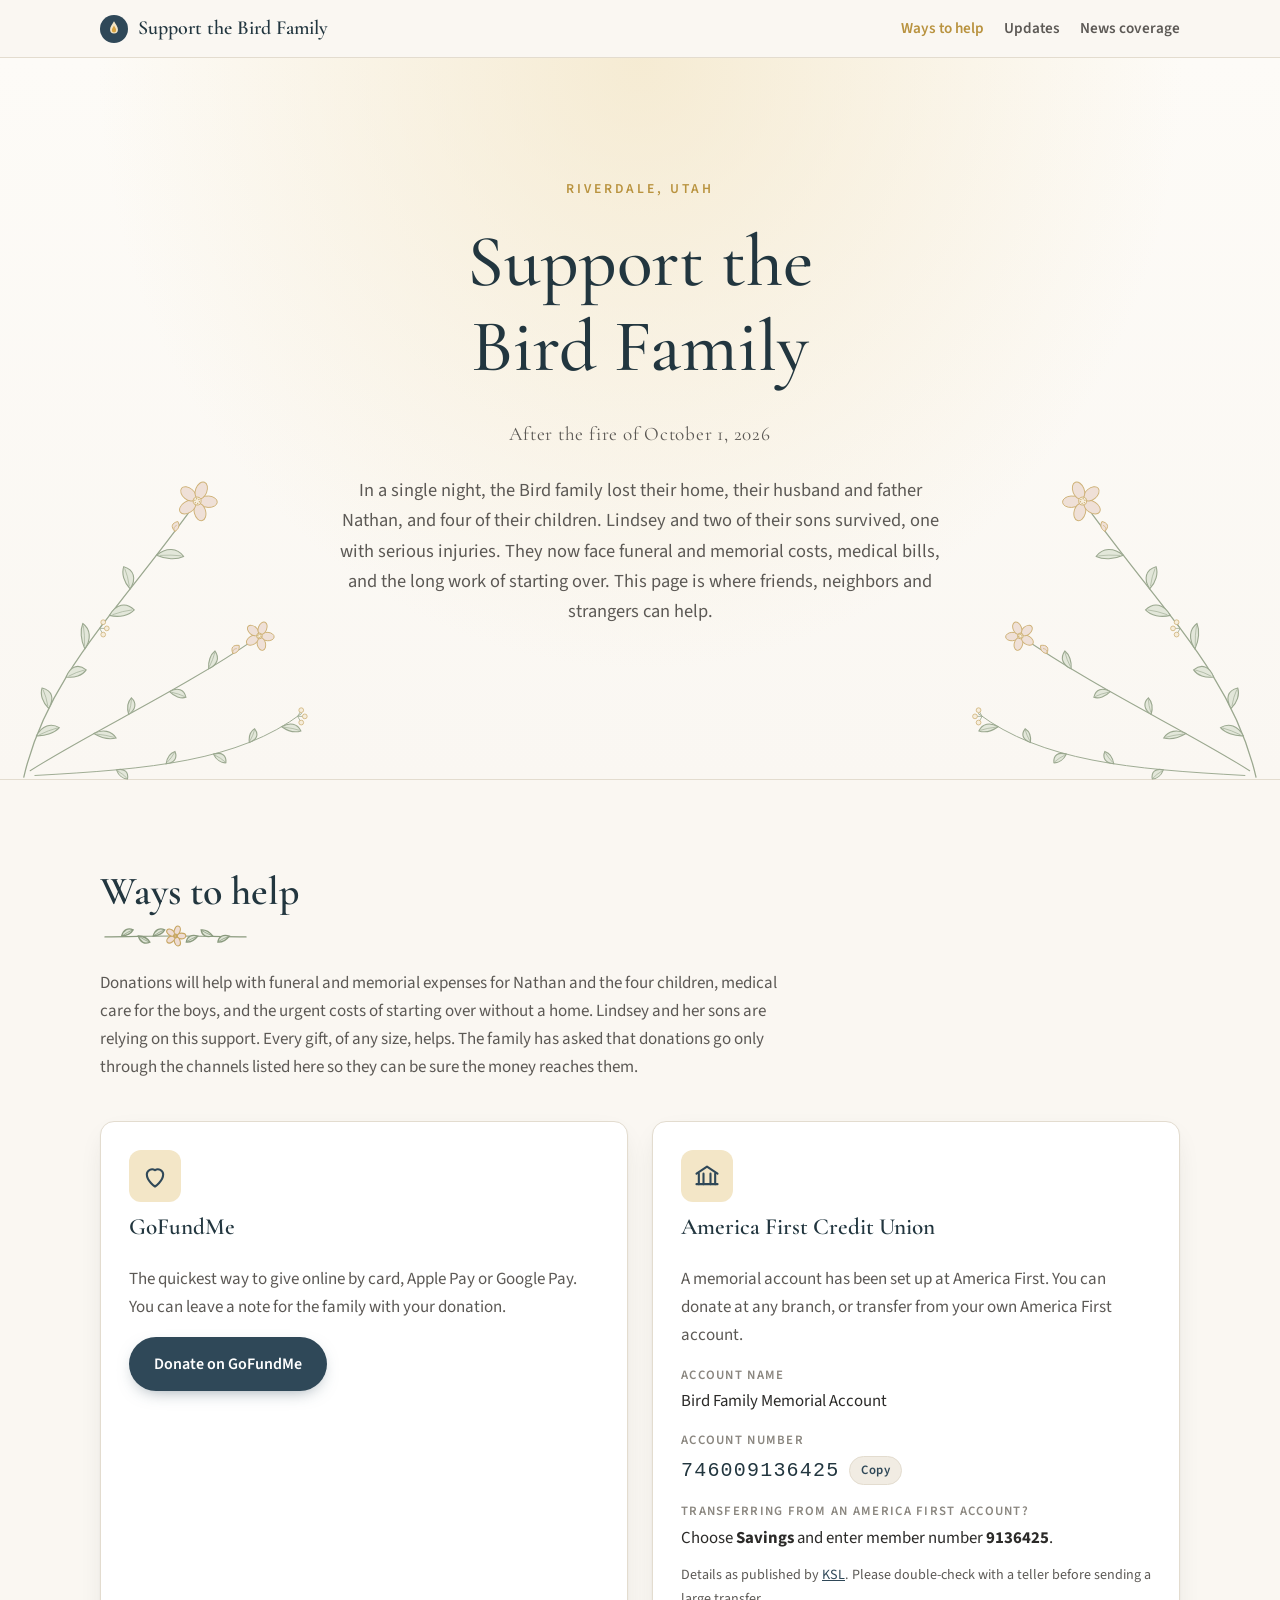
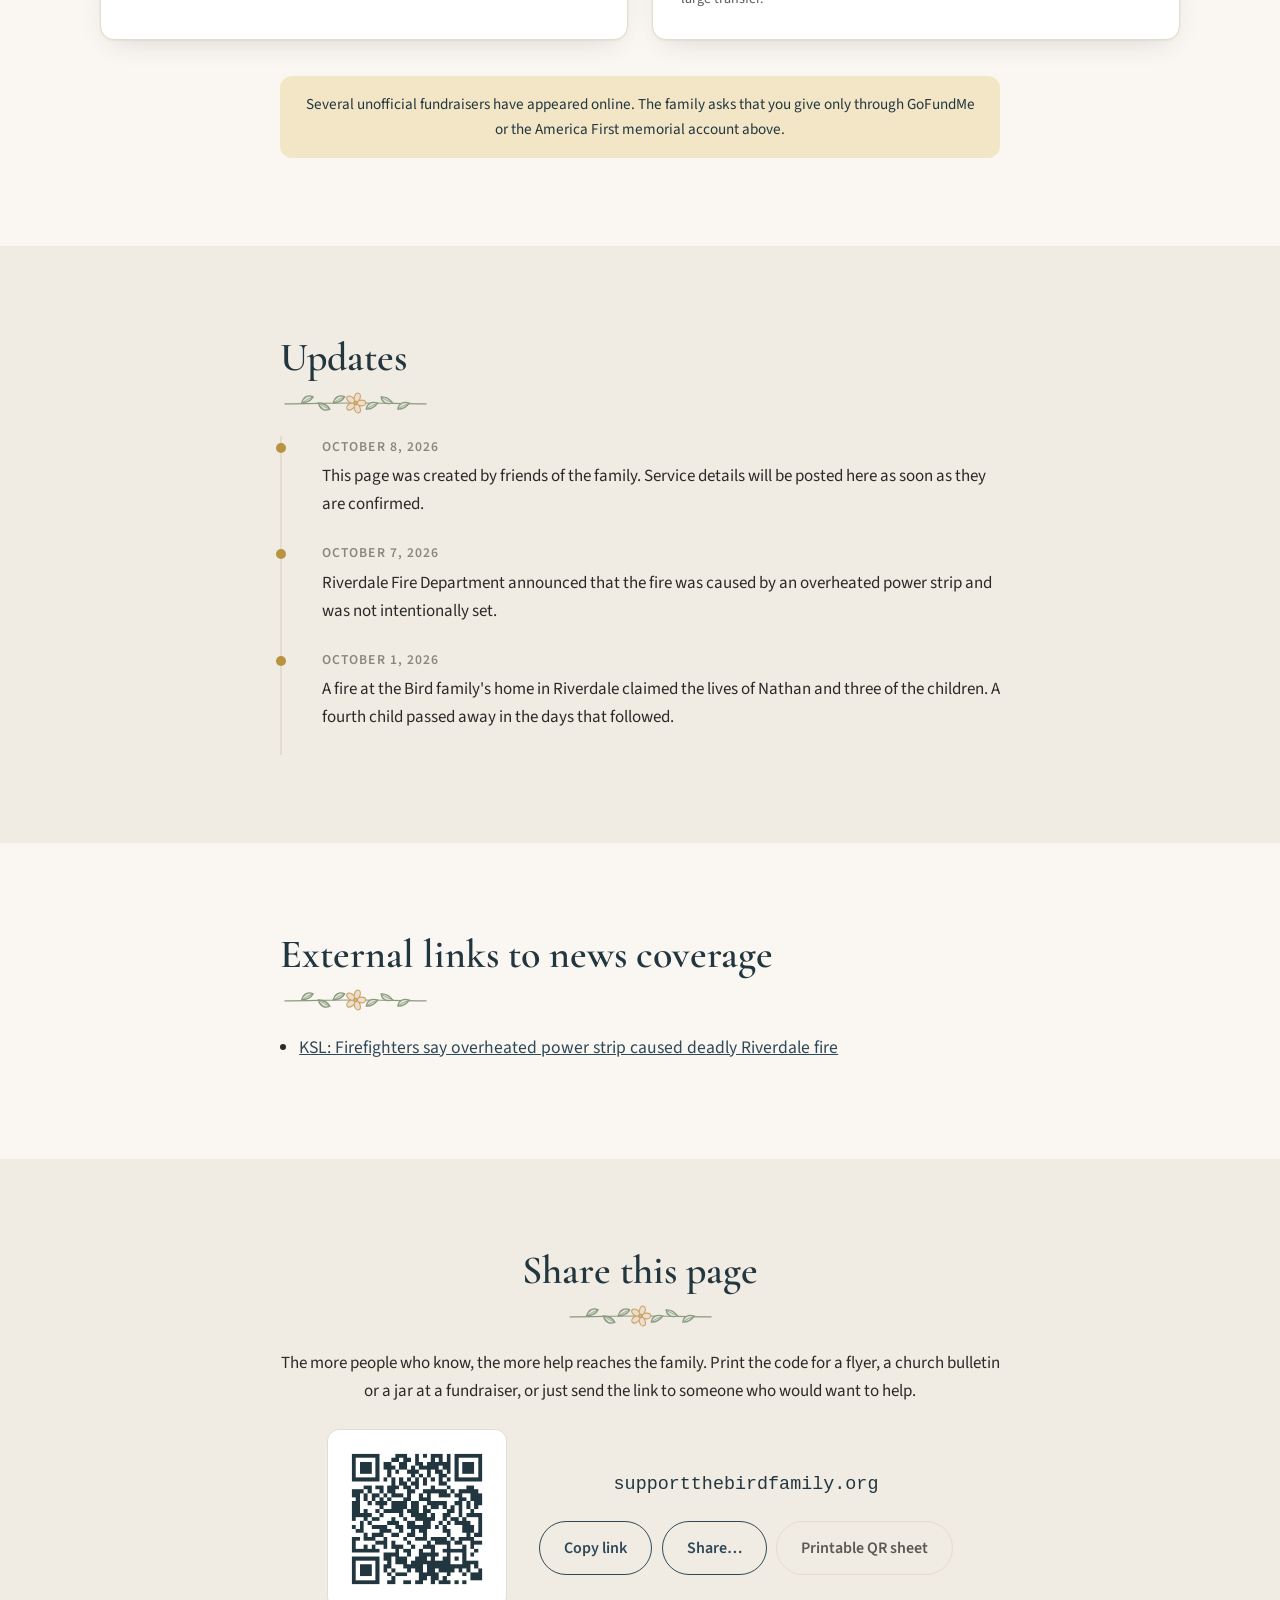
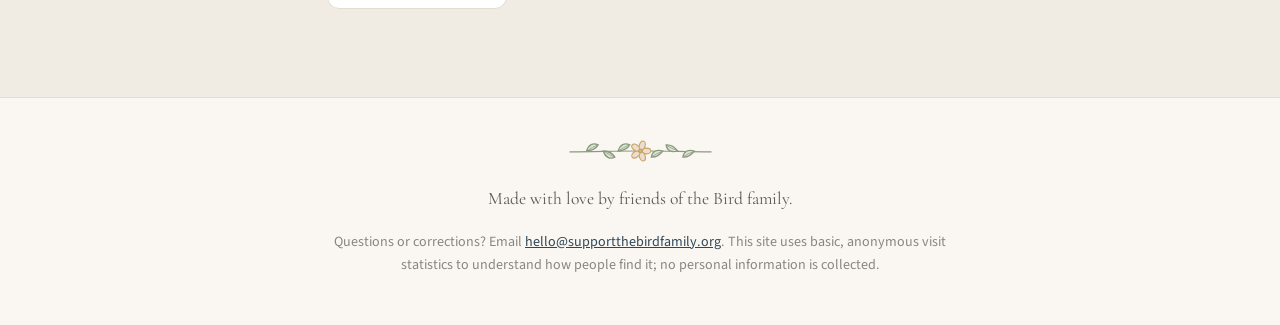
==== bird-family/index.html @ dfc4e328 "Point the Bird family site and QR codes at supportthebirdfamily.org Replace www.supportthebirdfamily" ====
<!DOCTYPE html>
<html lang="en">
<head>
  <meta charset="UTF-8">
  <meta name="viewport" content="width=device-width, initial-scale=1.0">
  <title>Support the Bird Family · Riverdale, Utah</title>
  <meta name="description" content="On October 1, 2026, the Bird family of Riverdale, Utah lost their home, Nathan, and four of their children in a house fire. Learn what happened and help Lindsey and her sons rebuild.">
  <meta name="theme-color" content="#2f4858">

  <!-- Social sharing preview (Facebook, iMessage, etc.) -->
  <meta property="og:type" content="website">
  <meta property="og:title" content="Support the Bird Family">
  <meta property="og:description" content="The Bird family of Riverdale lost their home, Nathan, and four of their children in a fire. Help Lindsey and her sons rebuild.">
  <meta property="og:url" content="https://supportthebirdfamily.org/">
  <meta property="og:image" content="https://supportthebirdfamily.org/assets/og-image.png">
  <meta name="twitter:card" content="summary_large_image">

  <link rel="icon" href="assets/favicon.svg" type="image/svg+xml">
  <link rel="preconnect" href="https://fonts.googleapis.com">
  <link rel="preconnect" href="https://fonts.gstatic.com" crossorigin>
  <link href="https://fonts.googleapis.com/css2?family=Cormorant+Garamond:ital,wght@0,500;0,600;1,500&family=Source+Sans+3:wght@400;600&display=swap" rel="stylesheet">
  <link rel="stylesheet" href="style.css">

  <script src="config.js"></script>
  <script src="app.js" defer></script>
</head>
<body>

  <a class="skip-link" href="#help">Skip to content</a>

  <header class="site-header">
    <div class="container header-inner">
      <a class="brand" href="#top">
        <img src="assets/favicon.svg" alt="" width="28" height="28">
        <span>Support the Bird Family</span>
      </a>
      <nav class="site-nav" aria-label="Sections">
        <a href="#help" class="nav-cta">Ways to help</a>
        <a href="#updates">Updates</a>
        <a href="#news">News coverage</a>
      </nav>
    </div>
  </header>

  <main id="top">

    <!-- ================================================================
         HERO
         ================================================================ -->
    <section class="hero">
      <div class="container hero-inner">
        <p class="eyebrow">Riverdale, Utah</p>
        <h1>Support the<br>Bird Family</h1>
        <p class="hero-dates">After the fire of October 1, 2026</p>
        <p class="hero-lede">
          In a single night, the Bird family lost their home, their husband and
          father Nathan, and four of their children. Lindsey and two of their
          sons survived, one with serious injuries. They now face funeral and
          memorial costs, medical bills, and the long work of starting over.
          This page is where friends, neighbors and strangers can help.
        </p>
      </div>
    </section>

    <!-- ================================================================
         WAYS TO HELP
         ================================================================ -->
    <section id="help" class="section">
      <div class="container">
        <h2>Ways to help</h2>
        <p class="section-intro">
          Donations will help with funeral and memorial expenses for Nathan and
          the four children, medical care for the boys, and the urgent costs of
          starting over without a home. Lindsey and her sons are relying on this
          support. Every gift, of any size, helps. The family has asked that
          donations go only through the channels listed here so they can be sure
          the money reaches them.
        </p>

        <div class="help-grid">

          <!-- GoFundMe -->
          <article class="help-card">
            <div class="help-icon" aria-hidden="true">
              <svg viewBox="0 0 24 24" width="28" height="28" fill="none" stroke="currentColor" stroke-width="1.8" stroke-linecap="round" stroke-linejoin="round"><path d="M12 21s-7-4.6-7-10.5A4.5 4.5 0 0 1 12 7a4.5 4.5 0 0 1 7 3.5C19 16.4 12 21 12 21z"/></svg>
            </div>
            <h3>GoFundMe</h3>
            <p>
              The quickest way to give online by card, Apple Pay or Google Pay.
              You can leave a note for the family with your donation.
            </p>
            <a class="btn btn-primary" href="https://www.gofundme.com/f/support-for-the-bird-family-after-the-fire" target="_blank" rel="noopener" data-track="gofundme_click" data-location="help">Donate on GoFundMe</a>
          </article>

          <!-- America First Credit Union -->
          <article class="help-card">
            <div class="help-icon" aria-hidden="true">
              <svg viewBox="0 0 24 24" width="28" height="28" fill="none" stroke="currentColor" stroke-width="1.8" stroke-linecap="round" stroke-linejoin="round"><path d="M3 10l9-6 9 6"/><path d="M5 10v9M9 10v9M15 10v9M19 10v9"/><path d="M3 19h18"/></svg>
            </div>
            <h3>America First Credit Union</h3>
            <p>
              A memorial account has been set up at America First. You can donate
              at any branch, or transfer from your own America First account.
            </p>
            <dl class="account">
              <div>
                <dt>Account name</dt>
                <dd>Bird Family Memorial Account</dd>
              </div>
              <div>
                <dt>Account number</dt>
                <dd class="account-number">
                  <span id="afcu-number">746009136425</span>
                  <button class="copy-btn" type="button" data-copy="746009136425" data-track="afcu_copy" aria-label="Copy account number">Copy</button>
                </dd>
              </div>
              <div>
                <dt>Transferring from an America First account?</dt>
                <dd>Choose <strong>Savings</strong> and enter member number <strong>9136425</strong>.</dd>
              </div>
            </dl>
            <p class="fine-print">
              Details as published by
              <a href="https://www.ksl.com/article/51633220/firefighters-say-overheated-power-strip-caused-deadly-riverdale-fire" target="_blank" rel="noopener" data-track="article_click" data-location="afcu">KSL</a>.
              Please double-check with a teller before sending a large transfer.
            </p>
          </article>

        </div>

        <p class="fraud-note">
          Several unofficial fundraisers have appeared online. The family asks that
          you give only through GoFundMe or the America First memorial account
          above.
        </p>
      </div>
    </section>

    <!-- ================================================================
         UPDATES / SERVICES / NEWS
         ================================================================ -->
    <section id="updates" class="section section-alt">
      <div class="container narrow">
        <h2>Updates</h2>

        <!-- EDIT: Add funeral / memorial service details, meal trains, or anything
             else the family wants shared. Newest items first. -->
        <ul class="timeline">
          <li>
            <time datetime="2026-10-08">October 8, 2026</time>
            <p>This page was created by friends of the family. Service details will be posted here as soon as they are confirmed.</p>
          </li>
          <li>
            <time datetime="2026-10-07">October 7, 2026</time>
            <p>Riverdale Fire Department announced that the fire was caused by an overheated power strip and was not intentionally set.</p>
          </li>
          <li>
            <time datetime="2026-10-01">October 1, 2026</time>
            <p>A fire at the Bird family's home in Riverdale claimed the lives of Nathan and three of the children. A fourth child passed away in the days that followed.</p>
          </li>
        </ul>

      </div>
    </section>

    <!-- ================================================================
         NEWS COVERAGE
         ================================================================ -->
    <section id="news" class="section">
      <div class="container narrow">
        <h2>External links to news coverage</h2>
        <!-- EDIT: Add more articles here as they are published. -->
        <ul class="news-list">
          <li><a href="https://www.ksl.com/article/51633220/firefighters-say-overheated-power-strip-caused-deadly-riverdale-fire" target="_blank" rel="noopener" data-track="article_click">KSL: Firefighters say overheated power strip caused deadly Riverdale fire</a></li>
        </ul>
      </div>
    </section>

    <!-- ================================================================
         SHARE
         ================================================================ -->
    <section id="share" class="section section-alt">
      <div class="container narrow share-inner">
        <h2>Share this page</h2>
        <p>
          The more people who know, the more help reaches the family. Print the
          code for a flyer, a church bulletin or a jar at a fundraiser, or just
          send the link to someone who would want to help.
        </p>
        <div class="share-row">
          <img class="site-qr" src="assets/site-qr.png" alt="QR code linking to supportthebirdfamily.org" width="200" height="200" loading="lazy">
          <div class="share-actions">
            <code class="share-url" id="share-url">supportthebirdfamily.org</code>
            <div class="share-buttons">
              <button class="btn btn-secondary" type="button" id="copy-link-btn" data-track="share_copy">Copy link</button>
              <button class="btn btn-secondary" type="button" id="native-share-btn" data-track="share_native" hidden>Share&hellip;</button>
              <a class="btn btn-ghost" href="qr/print.html" data-track="qr_print">Printable QR sheet</a>
            </div>
          </div>
        </div>
      </div>
    </section>

  </main>

  <footer class="site-footer">
    <div class="container">
      <p>Made with love by friends of the Bird family.</p>
      <!-- EDIT: Put a contact email here if you want people to be able to reach you. -->
      <p class="fine-print">
        Questions or corrections? Email <a href="mailto:hello@supportthebirdfamily.org">hello@supportthebirdfamily.org</a>.
        This site uses basic, anonymous visit statistics to understand how people find it; no personal information is collected.
      </p>
    </div>
  </footer>

</body>
</html>
---- bird-family/style.css ----
/* ------------------------------------------------------------------
   Support the Bird Family — stylesheet
   Palette: warm off-white paper, deep slate blue, soft gold accent.
   ------------------------------------------------------------------ */

:root {
  --paper: #faf7f2;
  --paper-alt: #f1ece3;
  --ink: #2b2a28;
  --ink-soft: #5c5955;
  --ink-faint: #8a867f;
  --line: #e3dccf;
  --slate: #2f4858;
  --slate-deep: #22363f;
  --gold: #b9933f;
  --gold-soft: #f3e6c7;
  --white: #ffffff;

  --serif: "Cormorant Garamond", "Georgia", "Times New Roman", serif;
  --sans: "Source Sans 3", "Segoe UI", "Helvetica Neue", Arial, sans-serif;

  --radius: 14px;
  --shadow: 0 1px 2px rgba(43, 42, 40, 0.05), 0 10px 30px -12px rgba(43, 42, 40, 0.18);
  --max: 1080px;
}

*, *::before, *::after { box-sizing: border-box; }

html { scroll-behavior: smooth; }
@media (prefers-reduced-motion: reduce) {
  html { scroll-behavior: auto; }
  * { transition: none !important; animation: none !important; }
}

body {
  margin: 0;
  font-family: var(--sans);
  font-size: 1.0625rem;
  line-height: 1.65;
  color: var(--ink);
  background: var(--paper);
  -webkit-font-smoothing: antialiased;
}

img { max-width: 100%; height: auto; display: block; }
a { color: var(--slate); }
a:hover { color: var(--slate-deep); }

h1, h2, h3 {
  font-family: var(--serif);
  font-weight: 600;
  line-height: 1.15;
  margin: 0 0 0.5em;
  color: var(--slate-deep);
}
h2 { font-size: clamp(1.9rem, 3.4vw, 2.5rem); }
.section h2::after {
  content: ""; display: block; width: 150px; height: 26px; margin: 0.6rem 0 0.4rem;
  background: url("assets/floral-divider.svg") no-repeat center / contain;
}
.share-inner h2::after { margin-left: auto; margin-right: auto; }
h3 { font-size: 1.45rem; }

p { margin: 0 0 1em; }

.container { width: min(100% - 2rem, var(--max)); margin-inline: auto; }
.container.narrow { max-width: 720px; }

.section { padding: clamp(3rem, 7vw, 5.5rem) 0; }
.section-alt { background: var(--paper-alt); }
.section-intro { max-width: 680px; color: var(--ink-soft); margin-bottom: 2.5rem; }

.skip-link {
  position: absolute; left: -999px; top: 0.5rem;
  background: var(--slate); color: #fff; padding: 0.5rem 1rem; border-radius: 6px; z-index: 100;
}
.skip-link:focus { left: 0.5rem; }

/* ---------- Header ---------- */
.site-header {
  position: sticky; top: 0; z-index: 50;
  background: rgba(250, 247, 242, 0.92);
  backdrop-filter: blur(8px);
  border-bottom: 1px solid var(--line);
}
.header-inner {
  display: flex; align-items: center; justify-content: space-between;
  gap: 1rem; padding: 0.75rem 0;
}
.brand {
  display: flex; align-items: center; gap: 0.6rem;
  font-family: var(--serif); font-size: 1.25rem; font-weight: 600;
  text-decoration: none; color: var(--slate-deep);
}
.site-nav { display: flex; gap: 1.25rem; font-size: 0.95rem; font-weight: 600; }
.site-nav a { text-decoration: none; color: var(--ink-soft); }
.site-nav a:hover { color: var(--slate-deep); }
.site-nav .nav-cta { color: var(--gold); }
@media (max-width: 640px) {
  .site-nav { display: none; }
}

/* ---------- Hero ---------- */
.hero {
  position: relative;
  padding: clamp(4rem, 10vw, 7.5rem) 0;
  text-align: center;
  background:
    radial-gradient(ellipse at 50% 0%, rgba(243, 230, 199, 0.75), transparent 60%),
    linear-gradient(180deg, #fdfbf7 0%, var(--paper) 100%);
  border-bottom: 1px solid var(--line);
}
.hero-inner { max-width: 760px; position: relative; z-index: 1; }
.hero::before, .hero::after {
  content: ""; position: absolute; bottom: -6px; width: clamp(180px, 26vw, 360px); aspect-ratio: 1;
  background: url("assets/floral-sprig.svg") no-repeat bottom left / contain;
  opacity: 0.85; pointer-events: none;
}
.hero::before { left: 0; }
.hero::after { right: 0; transform: scaleX(-1); }
@media (max-width: 700px) {
  .hero::before, .hero::after { width: 150px; opacity: 0.6; }
  .hero::after { display: none; }
}
.eyebrow {
  font-size: 0.85rem; letter-spacing: 0.22em; text-transform: uppercase;
  color: var(--gold); font-weight: 600; margin-bottom: 1.25rem;
}
.hero h1 {
  font-size: clamp(2.8rem, 7vw, 4.6rem);
  font-weight: 500;
  margin-bottom: 0.4em;
}
.hero-sub { font-style: italic; font-weight: 500; color: var(--slate); }
.hero-dates {
  font-family: var(--serif); font-size: 1.2rem; color: var(--ink-soft);
  letter-spacing: 0.04em; margin-bottom: 1.5rem;
}
.hero-lede { font-size: 1.15rem; color: var(--ink-soft); max-width: 600px; margin: 0 auto 2rem; }
.hero-actions { display: flex; gap: 0.75rem; justify-content: center; flex-wrap: wrap; }

/* ---------- Buttons ---------- */
.btn {
  display: inline-flex; align-items: center; justify-content: center;
  padding: 0.8rem 1.5rem; border-radius: 999px;
  font-family: var(--sans); font-weight: 600; font-size: 1rem;
  text-decoration: none; cursor: pointer; border: 1.5px solid transparent;
  transition: background 0.15s, color 0.15s, transform 0.15s, box-shadow 0.15s;
}
.btn:active { transform: translateY(1px); }
.btn-primary { background: var(--slate); color: #fff; box-shadow: 0 6px 18px -8px rgba(47, 72, 88, 0.6); }
.btn-primary:hover { background: var(--slate-deep); color: #fff; }
.btn-secondary { background: transparent; color: var(--slate); border-color: var(--slate); }
.btn-secondary:hover { background: var(--slate); color: #fff; }
.btn-ghost { background: transparent; color: var(--ink-soft); border-color: var(--line); }
.btn-ghost:hover { border-color: var(--slate); color: var(--slate); }

/* ---------- Ways to help ---------- */
.help-grid {
  display: grid;
  grid-template-columns: repeat(auto-fit, minmax(290px, 1fr));
  gap: 1.5rem;
}
.help-card {
  background: var(--white);
  border: 1px solid var(--line);
  border-radius: var(--radius);
  padding: 1.75rem;
  box-shadow: var(--shadow);
  display: flex; flex-direction: column; gap: 0.75rem;
}
.help-card p { margin: 0; color: var(--ink-soft); }
.help-card .btn { align-self: flex-start; margin-top: 0.25rem; }
.help-icon {
  width: 52px; height: 52px; border-radius: 12px;
  background: var(--gold-soft); color: var(--slate);
  display: grid; place-items: center;
}
.account { margin: 0.25rem 0 0; display: grid; gap: 0.9rem; }
.account dt { font-size: 0.8rem; letter-spacing: 0.1em; text-transform: uppercase; color: var(--ink-faint); font-weight: 600; }
.account dd { margin: 0.15rem 0 0; font-size: 1.05rem; }
.account-number {
  display: flex; align-items: center; gap: 0.6rem; flex-wrap: wrap;
  font-family: "SFMono-Regular", Consolas, "Liberation Mono", Menlo, monospace;
  font-size: 1.25rem !important; letter-spacing: 0.06em; color: var(--slate-deep);
}
.copy-btn {
  font-family: var(--sans); font-size: 0.8rem; font-weight: 600; letter-spacing: 0.04em;
  padding: 0.3rem 0.7rem; border-radius: 999px; cursor: pointer;
  background: var(--paper-alt); color: var(--slate); border: 1px solid var(--line);
}
.copy-btn:hover { background: var(--gold-soft); }
.copy-btn.copied { background: var(--slate); color: #fff; border-color: var(--slate); }

.fine-print { font-size: 0.88rem; color: var(--ink-faint); }
.fraud-note {
  margin: 2.25rem auto 0; max-width: 720px; text-align: center;
  padding: 1rem 1.25rem; border-radius: 12px;
  background: var(--gold-soft); color: var(--slate-deep); font-size: 0.95rem;
}

/* ---------- Updates ---------- */
.timeline { list-style: none; margin: 0; padding: 0 0 0 1.25rem; border-left: 2px solid var(--line); }
.timeline li { position: relative; padding: 0 0 1.5rem 1.25rem; }
.timeline li::before {
  content: ""; position: absolute; left: calc(-1.25rem - 6px); top: 0.45rem;
  width: 10px; height: 10px; border-radius: 50%; background: var(--gold);
}
.timeline time { display: block; font-size: 0.85rem; letter-spacing: 0.08em; text-transform: uppercase; color: var(--ink-faint); font-weight: 600; }
.timeline p { margin: 0.25rem 0 0; }
.news-list { padding-left: 1.2rem; margin: 0; font-size: 1.1rem; }
.news-list li { margin-bottom: 0.6rem; }

/* ---------- Share ---------- */
.share-inner { text-align: center; }
.share-row {
  display: flex; align-items: center; justify-content: center; gap: 2rem; flex-wrap: wrap;
  margin-top: 1.5rem;
}
.site-qr { width: 180px; height: 180px; border: 1px solid var(--line); border-radius: 12px; background: #fff; padding: 8px; }
.share-actions { display: flex; flex-direction: column; align-items: center; gap: 0.9rem; }
.share-url { font-size: 1.15rem; color: var(--slate-deep); background: var(--paper-alt); padding: 0.4rem 0.9rem; border-radius: 8px; }
.share-buttons { display: flex; gap: 0.6rem; flex-wrap: wrap; justify-content: center; }

/* ---------- Footer ---------- */
.site-footer {
  position: relative; overflow: hidden;
  border-top: 1px solid var(--line);
  padding: 2.5rem 0 3rem; text-align: center; color: var(--ink-soft);
  font-family: var(--serif); font-size: 1.1rem;
}
.site-footer .fine-print { font-family: var(--sans); max-width: 640px; margin: 0.5rem auto 0; }
.site-footer::before {
  content: ""; display: block; width: 150px; height: 26px; margin: 0 auto 1.25rem;
  background: url("assets/floral-divider.svg") no-repeat center / contain;
}

/* ---------- Print ---------- */
@media print {
  .site-header, .hero-actions, .share-buttons, .copy-btn { display: none !important; }
  body { background: #fff; }
  .section { padding: 1.5rem 0; }
}
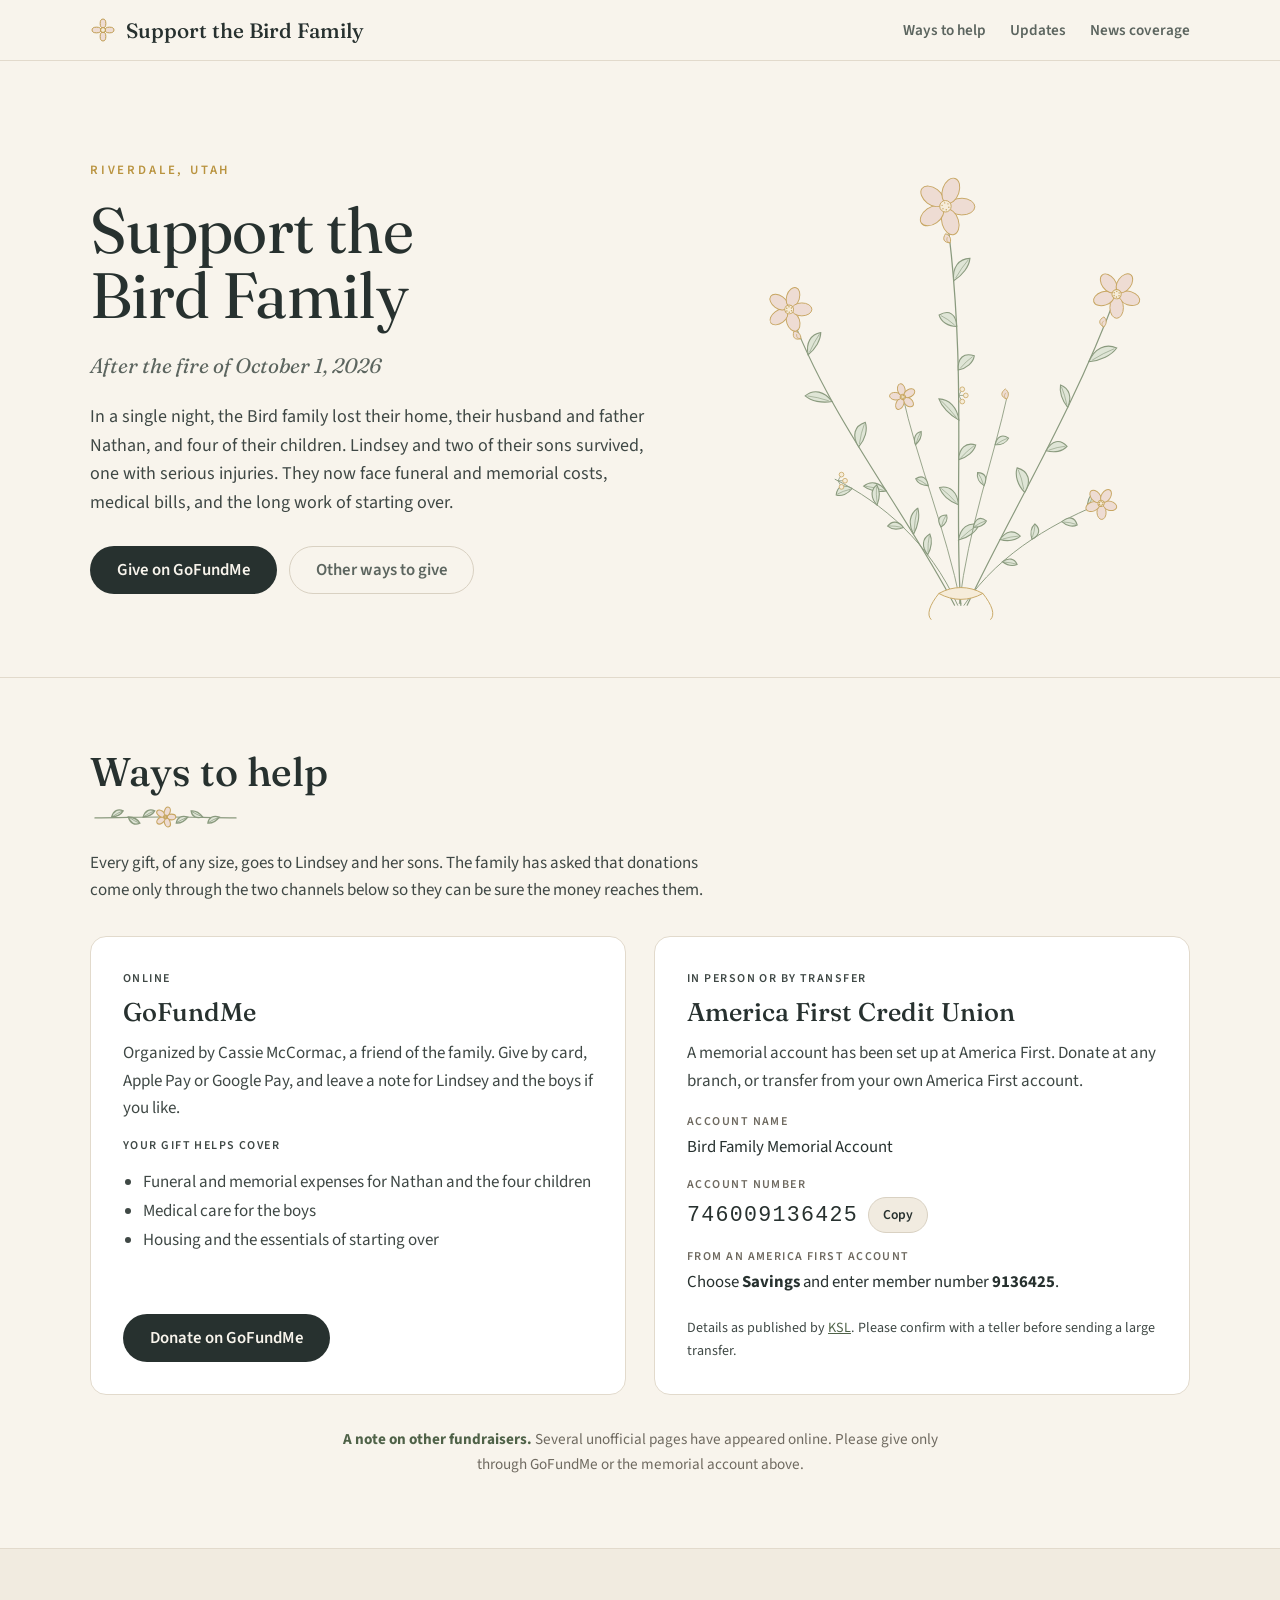
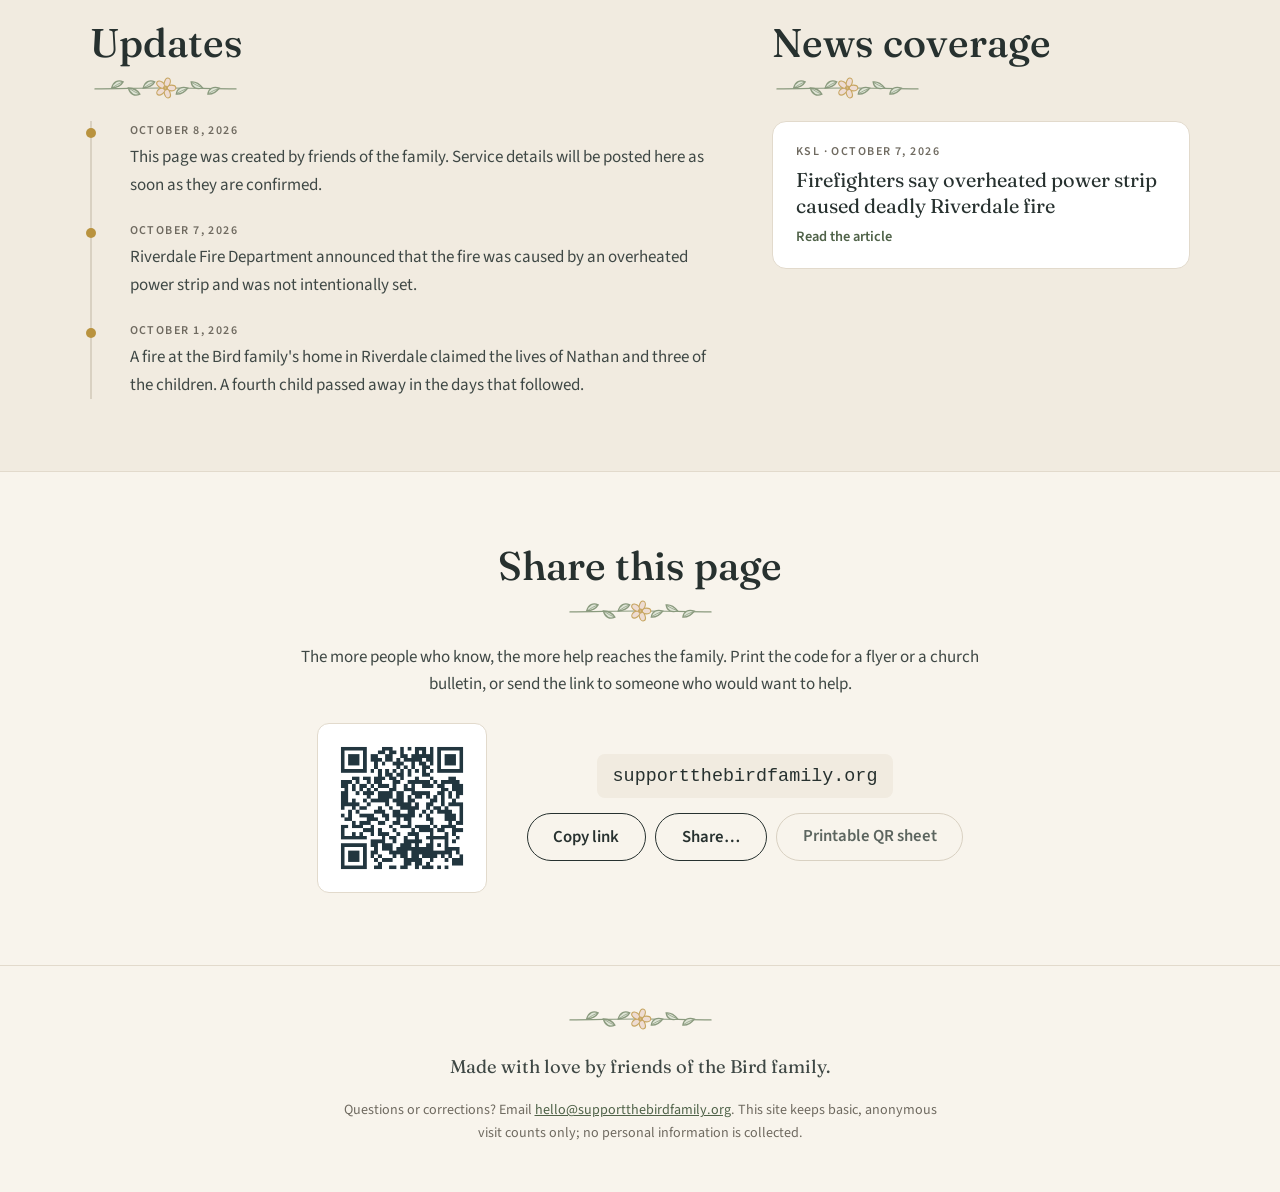
==== commit 3757388f: "Redesign the Bird family site after a design review Two-column hero with a pressed-wildflower bouque" ====
--- a/bird-family/index.html
+++ b/bird-family/index.html
@@ -4,8 +4,8 @@
   <meta charset="UTF-8">
   <meta name="viewport" content="width=device-width, initial-scale=1.0">
   <title>Support the Bird Family · Riverdale, Utah</title>
-  <meta name="description" content="On October 1, 2026, the Bird family of Riverdale, Utah lost their home, Nathan, and four of their children in a house fire. Learn what happened and help Lindsey and her sons rebuild.">
-  <meta name="theme-color" content="#2f4858">
+  <meta name="description" content="On October 1, 2026, the Bird family of Riverdale, Utah lost their home, Nathan, and four of their children in a house fire. Help Lindsey and her sons rebuild.">
+  <meta name="theme-color" content="#27312f">
 
   <!-- Social sharing preview (Facebook, iMessage, etc.) -->
   <meta property="og:type" content="website">
@@ -18,7 +18,7 @@
   <link rel="icon" href="assets/favicon.svg" type="image/svg+xml">
   <link rel="preconnect" href="https://fonts.googleapis.com">
   <link rel="preconnect" href="https://fonts.gstatic.com" crossorigin>
-  <link href="https://fonts.googleapis.com/css2?family=Cormorant+Garamond:ital,wght@0,500;0,600;1,500&family=Source+Sans+3:wght@400;600&display=swap" rel="stylesheet">
+  <link href="https://fonts.googleapis.com/css2?family=Fraunces:ital,opsz,wght@0,9..144,400;0,9..144,500;1,9..144,400&family=Source+Sans+3:wght@400;600&display=swap" rel="stylesheet">
   <link rel="stylesheet" href="style.css">
 
   <script src="config.js"></script>
@@ -31,11 +31,11 @@
   <header class="site-header">
     <div class="container header-inner">
       <a class="brand" href="#top">
-        <img src="assets/favicon.svg" alt="" width="28" height="28">
+        <img src="assets/favicon.svg" alt="" width="26" height="26">
         <span>Support the Bird Family</span>
       </a>
       <nav class="site-nav" aria-label="Sections">
-        <a href="#help" class="nav-cta">Ways to help</a>
+        <a href="#help">Ways to help</a>
         <a href="#updates">Updates</a>
         <a href="#news">News coverage</a>
       </nav>
@@ -48,17 +48,26 @@
          HERO
          ================================================================ -->
     <section class="hero">
-      <div class="container hero-inner">
-        <p class="eyebrow">Riverdale, Utah</p>
-        <h1>Support the<br>Bird Family</h1>
-        <p class="hero-dates">After the fire of October 1, 2026</p>
-        <p class="hero-lede">
-          In a single night, the Bird family lost their home, their husband and
-          father Nathan, and four of their children. Lindsey and two of their
-          sons survived, one with serious injuries. They now face funeral and
-          memorial costs, medical bills, and the long work of starting over.
-          This page is where friends, neighbors and strangers can help.
-        </p>
+      <div class="container hero-grid">
+        <div class="hero-copy">
+          <p class="eyebrow">Riverdale, Utah</p>
+          <h1>Support the Bird&nbsp;Family</h1>
+          <p class="hero-dates">After the fire of October 1, 2026</p>
+          <!-- EDIT: Hero introduction. -->
+          <p class="hero-lede">
+            In a single night, the Bird family lost their home, their husband and
+            father Nathan, and four of their children. Lindsey and two of their
+            sons survived, one with serious injuries. They now face funeral and
+            memorial costs, medical bills, and the long work of starting over.
+          </p>
+          <div class="hero-actions">
+            <a class="btn btn-primary" href="https://www.gofundme.com/f/support-for-the-bird-family-after-the-fire" target="_blank" rel="noopener" data-track="gofundme_click" data-location="hero">Give on GoFundMe</a>
+            <a class="btn btn-ghost" href="#help">Other ways to give</a>
+          </div>
+        </div>
+        <div class="hero-art" aria-hidden="true">
+          <img src="assets/floral-bouquet.svg" alt="" width="560" height="620">
+        </div>
       </div>
     </section>
 
@@ -69,123 +78,126 @@
       <div class="container">
         <h2>Ways to help</h2>
         <p class="section-intro">
-          Donations will help with funeral and memorial expenses for Nathan and
-          the four children, medical care for the boys, and the urgent costs of
-          starting over without a home. Lindsey and her sons are relying on this
-          support. Every gift, of any size, helps. The family has asked that
-          donations go only through the channels listed here so they can be sure
-          the money reaches them.
+          Every gift, of any size, goes to Lindsey and her sons. The family has
+          asked that donations come only through the two channels below so they
+          can be sure the money reaches them.
         </p>
 
         <div class="help-grid">
 
           <!-- GoFundMe -->
           <article class="help-card">
-            <div class="help-icon" aria-hidden="true">
-              <svg viewBox="0 0 24 24" width="28" height="28" fill="none" stroke="currentColor" stroke-width="1.8" stroke-linecap="round" stroke-linejoin="round"><path d="M12 21s-7-4.6-7-10.5A4.5 4.5 0 0 1 12 7a4.5 4.5 0 0 1 7 3.5C19 16.4 12 21 12 21z"/></svg>
-            </div>
+            <p class="label">Online</p>
             <h3>GoFundMe</h3>
             <p>
-              The quickest way to give online by card, Apple Pay or Google Pay.
-              You can leave a note for the family with your donation.
+              Organized by Cassie McCormac, a friend of the family. Give by card,
+              Apple Pay or Google Pay, and leave a note for Lindsey and the boys
+              if you like.
             </p>
-            <a class="btn btn-primary" href="https://www.gofundme.com/f/support-for-the-bird-family-after-the-fire" target="_blank" rel="noopener" data-track="gofundme_click" data-location="help">Donate on GoFundMe</a>
+            <p class="label">Your gift helps cover</p>
+            <ul class="covers">
+              <li>Funeral and memorial expenses for Nathan and the four children</li>
+              <li>Medical care for the boys</li>
+              <li>Housing and the essentials of starting over</li>
+            </ul>
+            <div class="card-action">
+              <a class="btn btn-primary" href="https://www.gofundme.com/f/support-for-the-bird-family-after-the-fire" target="_blank" rel="noopener" data-track="gofundme_click" data-location="help">Donate on GoFundMe</a>
+            </div>
           </article>
 
           <!-- America First Credit Union -->
           <article class="help-card">
-            <div class="help-icon" aria-hidden="true">
-              <svg viewBox="0 0 24 24" width="28" height="28" fill="none" stroke="currentColor" stroke-width="1.8" stroke-linecap="round" stroke-linejoin="round"><path d="M3 10l9-6 9 6"/><path d="M5 10v9M9 10v9M15 10v9M19 10v9"/><path d="M3 19h18"/></svg>
-            </div>
+            <p class="label">In person or by transfer</p>
             <h3>America First Credit Union</h3>
             <p>
-              A memorial account has been set up at America First. You can donate
-              at any branch, or transfer from your own America First account.
+              A memorial account has been set up at America First. Donate at any
+              branch, or transfer from your own America First account.
             </p>
             <dl class="account">
               <div>
-                <dt>Account name</dt>
+                <dt class="label">Account name</dt>
                 <dd>Bird Family Memorial Account</dd>
               </div>
               <div>
-                <dt>Account number</dt>
+                <dt class="label">Account number</dt>
                 <dd class="account-number">
                   <span id="afcu-number">746009136425</span>
                   <button class="copy-btn" type="button" data-copy="746009136425" data-track="afcu_copy" aria-label="Copy account number">Copy</button>
                 </dd>
               </div>
               <div>
-                <dt>Transferring from an America First account?</dt>
+                <dt class="label">From an America First account</dt>
                 <dd>Choose <strong>Savings</strong> and enter member number <strong>9136425</strong>.</dd>
               </div>
             </dl>
-            <p class="fine-print">
+            <p class="fine-print card-foot">
               Details as published by
               <a href="https://www.ksl.com/article/51633220/firefighters-say-overheated-power-strip-caused-deadly-riverdale-fire" target="_blank" rel="noopener" data-track="article_click" data-location="afcu">KSL</a>.
-              Please double-check with a teller before sending a large transfer.
+              Please confirm with a teller before sending a large transfer.
             </p>
           </article>
 
         </div>
 
         <p class="fraud-note">
-          Several unofficial fundraisers have appeared online. The family asks that
-          you give only through GoFundMe or the America First memorial account
-          above.
+          <strong>A note on other fundraisers.</strong> Several unofficial pages
+          have appeared online. Please give only through GoFundMe or the memorial
+          account above.
         </p>
       </div>
     </section>
 
     <!-- ================================================================
-         UPDATES / SERVICES / NEWS
-         ================================================================ -->
-    <section id="updates" class="section section-alt">
-      <div class="container narrow">
-        <h2>Updates</h2>
-
-        <!-- EDIT: Add funeral / memorial service details, meal trains, or anything
-             else the family wants shared. Newest items first. -->
-        <ul class="timeline">
-          <li>
-            <time datetime="2026-10-08">October 8, 2026</time>
-            <p>This page was created by friends of the family. Service details will be posted here as soon as they are confirmed.</p>
-          </li>
-          <li>
-            <time datetime="2026-10-07">October 7, 2026</time>
-            <p>Riverdale Fire Department announced that the fire was caused by an overheated power strip and was not intentionally set.</p>
-          </li>
-          <li>
-            <time datetime="2026-10-01">October 1, 2026</time>
-            <p>A fire at the Bird family's home in Riverdale claimed the lives of Nathan and three of the children. A fourth child passed away in the days that followed.</p>
-          </li>
-        </ul>
-
-      </div>
-    </section>
-
-    <!-- ================================================================
-         NEWS COVERAGE
-         ================================================================ -->
-    <section id="news" class="section">
-      <div class="container narrow">
-        <h2>External links to news coverage</h2>
-        <!-- EDIT: Add more articles here as they are published. -->
-        <ul class="news-list">
-          <li><a href="https://www.ksl.com/article/51633220/firefighters-say-overheated-power-strip-caused-deadly-riverdale-fire" target="_blank" rel="noopener" data-track="article_click">KSL: Firefighters say overheated power strip caused deadly Riverdale fire</a></li>
-        </ul>
+         UPDATES + NEWS
+         ================================================================ -->
+    <section class="section section-alt">
+      <div class="container band">
+
+        <div id="updates" class="band-col">
+          <h2>Updates</h2>
+          <!-- EDIT: Add funeral / memorial service details, meal trains, or anything
+               else the family wants shared. Newest items first. -->
+          <ul class="timeline">
+            <li>
+              <time datetime="2026-10-08">October 8, 2026</time>
+              <p>This page was created by friends of the family. Service details will be posted here as soon as they are confirmed.</p>
+            </li>
+            <li>
+              <time datetime="2026-10-07">October 7, 2026</time>
+              <p>Riverdale Fire Department announced that the fire was caused by an overheated power strip and was not intentionally set.</p>
+            </li>
+            <li>
+              <time datetime="2026-10-01">October 1, 2026</time>
+              <p>A fire at the Bird family's home in Riverdale claimed the lives of Nathan and three of the children. A fourth child passed away in the days that followed.</p>
+            </li>
+          </ul>
+        </div>
+
+        <div id="news" class="band-col">
+          <h2>News coverage</h2>
+          <!-- EDIT: Add more articles here as they are published. Copy one <a class="news-card"> block per article. -->
+          <div class="news-cards">
+            <a class="news-card" href="https://www.ksl.com/article/51633220/firefighters-say-overheated-power-strip-caused-deadly-riverdale-fire" target="_blank" rel="noopener" data-track="article_click">
+              <span class="label">KSL &middot; October 7, 2026</span>
+              <span class="news-title">Firefighters say overheated power strip caused deadly Riverdale fire</span>
+              <span class="news-more">Read the article</span>
+            </a>
+          </div>
+        </div>
+
       </div>
     </section>
 
     <!-- ================================================================
          SHARE
          ================================================================ -->
-    <section id="share" class="section section-alt">
+    <section id="share" class="section">
       <div class="container narrow share-inner">
         <h2>Share this page</h2>
         <p>
           The more people who know, the more help reaches the family. Print the
-          code for a flyer, a church bulletin or a jar at a fundraiser, or just
-          send the link to someone who would want to help.
+          code for a flyer or a church bulletin, or send the link to someone who
+          would want to help.
         </p>
         <div class="share-row">
           <img class="site-qr" src="assets/site-qr.png" alt="QR code linking to supportthebirdfamily.org" width="200" height="200" loading="lazy">
@@ -209,7 +221,7 @@
       <!-- EDIT: Put a contact email here if you want people to be able to reach you. -->
       <p class="fine-print">
         Questions or corrections? Email <a href="mailto:hello@supportthebirdfamily.org">hello@supportthebirdfamily.org</a>.
-        This site uses basic, anonymous visit statistics to understand how people find it; no personal information is collected.
+        This site keeps basic, anonymous visit counts only; no personal information is collected.
       </p>
     </div>
   </footer>
--- a/bird-family/style.css
+++ b/bird-family/style.css
@@ -1,27 +1,28 @@
 /* ------------------------------------------------------------------
    Support the Bird Family — stylesheet
-   Palette: warm off-white paper, deep slate blue, soft gold accent.
+   Look: pressed wildflowers on warm paper. Deep green-slate ink, sage
+   links, a little gold for labels, white cards. Fraunces for headings,
+   Source Sans 3 for everything else.
    ------------------------------------------------------------------ */
 
 :root {
-  --paper: #faf7f2;
-  --paper-alt: #f1ece3;
-  --ink: #2b2a28;
-  --ink-soft: #5c5955;
-  --ink-faint: #8a867f;
-  --line: #e3dccf;
-  --slate: #2f4858;
-  --slate-deep: #22363f;
+  --paper: #f8f4ec;
+  --paper-alt: #f1ebe0;
+  --ink: #27312f;
+  --ink-soft: #3f4845;
+  --ink-muted: #5c655f;
+  --ink-faint: #6f6a60;
+  --line: #e2dacc;
+  --line-strong: #d9d1c2;
+  --sage: #4f6248;
   --gold: #b9933f;
-  --gold-soft: #f3e6c7;
   --white: #ffffff;
 
-  --serif: "Cormorant Garamond", "Georgia", "Times New Roman", serif;
+  --serif: "Fraunces", "Georgia", "Times New Roman", serif;
   --sans: "Source Sans 3", "Segoe UI", "Helvetica Neue", Arial, sans-serif;
 
-  --radius: 14px;
-  --shadow: 0 1px 2px rgba(43, 42, 40, 0.05), 0 10px 30px -12px rgba(43, 42, 40, 0.18);
-  --max: 1080px;
+  --radius: 16px;
+  --max: 1100px;
 }
 
 *, *::before, *::after { box-sizing: border-box; }
@@ -36,204 +37,225 @@
   margin: 0;
   font-family: var(--sans);
   font-size: 1.0625rem;
-  line-height: 1.65;
+  line-height: 1.6;
   color: var(--ink);
   background: var(--paper);
   -webkit-font-smoothing: antialiased;
 }
 
 img { max-width: 100%; height: auto; display: block; }
-a { color: var(--slate); }
-a:hover { color: var(--slate-deep); }
+a { color: var(--sage); }
+a:hover { color: var(--ink); }
 
 h1, h2, h3 {
   font-family: var(--serif);
-  font-weight: 600;
-  line-height: 1.15;
+  font-weight: 500;
+  line-height: 1.12;
   margin: 0 0 0.5em;
-  color: var(--slate-deep);
+  color: var(--ink);
 }
 h2 { font-size: clamp(1.9rem, 3.4vw, 2.5rem); }
+h3 { font-size: 1.6rem; }
+
+/* Small floral divider under every section heading */
 .section h2::after {
   content: ""; display: block; width: 150px; height: 26px; margin: 0.6rem 0 0.4rem;
   background: url("assets/floral-divider.svg") no-repeat center / contain;
 }
 .share-inner h2::after { margin-left: auto; margin-right: auto; }
-h3 { font-size: 1.45rem; }
 
 p { margin: 0 0 1em; }
+
+.label {
+  font-size: 0.75rem; letter-spacing: 0.12em; text-transform: uppercase;
+  color: var(--ink-faint); font-weight: 600; margin: 0;
+}
 
 .container { width: min(100% - 2rem, var(--max)); margin-inline: auto; }
 .container.narrow { max-width: 720px; }
 
-.section { padding: clamp(3rem, 7vw, 5.5rem) 0; }
-.section-alt { background: var(--paper-alt); }
-.section-intro { max-width: 680px; color: var(--ink-soft); margin-bottom: 2.5rem; }
+.section { padding: clamp(3rem, 6vw, 4.5rem) 0; }
+.section-alt { background: var(--paper-alt); border-top: 1px solid var(--line); border-bottom: 1px solid var(--line); }
+.section-intro { max-width: 640px; color: var(--ink-soft); margin-bottom: 2rem; }
 
 .skip-link {
   position: absolute; left: -999px; top: 0.5rem;
-  background: var(--slate); color: #fff; padding: 0.5rem 1rem; border-radius: 6px; z-index: 100;
+  background: var(--ink); color: #fff; padding: 0.5rem 1rem; border-radius: 6px; z-index: 100;
 }
 .skip-link:focus { left: 0.5rem; }
 
 /* ---------- Header ---------- */
 .site-header {
   position: sticky; top: 0; z-index: 50;
-  background: rgba(250, 247, 242, 0.92);
+  background: rgba(248, 244, 236, 0.94);
   backdrop-filter: blur(8px);
   border-bottom: 1px solid var(--line);
 }
 .header-inner {
   display: flex; align-items: center; justify-content: space-between;
-  gap: 1rem; padding: 0.75rem 0;
+  gap: 1rem; padding: 0.85rem 0;
 }
 .brand {
   display: flex; align-items: center; gap: 0.6rem;
-  font-family: var(--serif); font-size: 1.25rem; font-weight: 600;
-  text-decoration: none; color: var(--slate-deep);
-}
-.site-nav { display: flex; gap: 1.25rem; font-size: 0.95rem; font-weight: 600; }
-.site-nav a { text-decoration: none; color: var(--ink-soft); }
-.site-nav a:hover { color: var(--slate-deep); }
-.site-nav .nav-cta { color: var(--gold); }
+  font-family: var(--serif); font-size: 1.3rem; font-weight: 500;
+  text-decoration: none; color: var(--ink);
+}
+.site-nav { display: flex; gap: 1.5rem; font-size: 0.95rem; font-weight: 600; }
+.site-nav a { text-decoration: none; color: var(--ink-muted); }
+.site-nav a:hover { color: var(--ink); }
 @media (max-width: 640px) {
   .site-nav { display: none; }
 }
 
 /* ---------- Hero ---------- */
 .hero {
-  position: relative;
-  padding: clamp(4rem, 10vw, 7.5rem) 0;
-  text-align: center;
-  background:
-    radial-gradient(ellipse at 50% 0%, rgba(243, 230, 199, 0.75), transparent 60%),
-    linear-gradient(180deg, #fdfbf7 0%, var(--paper) 100%);
+  padding: clamp(3rem, 7vw, 4.5rem) 0 clamp(2.5rem, 5vw, 3.5rem);
   border-bottom: 1px solid var(--line);
 }
-.hero-inner { max-width: 760px; position: relative; z-index: 1; }
-.hero::before, .hero::after {
-  content: ""; position: absolute; bottom: -6px; width: clamp(180px, 26vw, 360px); aspect-ratio: 1;
-  background: url("assets/floral-sprig.svg") no-repeat bottom left / contain;
-  opacity: 0.85; pointer-events: none;
-}
-.hero::before { left: 0; }
-.hero::after { right: 0; transform: scaleX(-1); }
-@media (max-width: 700px) {
-  .hero::before, .hero::after { width: 150px; opacity: 0.6; }
-  .hero::after { display: none; }
-}
+.hero-grid {
+  display: grid;
+  grid-template-columns: minmax(0, 1.1fr) minmax(0, 0.9fr);
+  gap: 3rem;
+  align-items: center;
+}
+.hero-copy { max-width: 560px; }
 .eyebrow {
-  font-size: 0.85rem; letter-spacing: 0.22em; text-transform: uppercase;
-  color: var(--gold); font-weight: 600; margin-bottom: 1.25rem;
+  font-size: 0.8rem; letter-spacing: 0.22em; text-transform: uppercase;
+  color: var(--gold); font-weight: 600; margin-bottom: 1rem;
 }
 .hero h1 {
-  font-size: clamp(2.8rem, 7vw, 4.6rem);
-  font-weight: 500;
-  margin-bottom: 0.4em;
-}
-.hero-sub { font-style: italic; font-weight: 500; color: var(--slate); }
+  font-size: clamp(2.6rem, 5.6vw, 4rem);
+  font-weight: 400;
+  letter-spacing: -0.01em;
+  line-height: 1.02;
+  margin-bottom: 0.35em;
+}
 .hero-dates {
-  font-family: var(--serif); font-size: 1.2rem; color: var(--ink-soft);
-  letter-spacing: 0.04em; margin-bottom: 1.5rem;
-}
-.hero-lede { font-size: 1.15rem; color: var(--ink-soft); max-width: 600px; margin: 0 auto 2rem; }
-.hero-actions { display: flex; gap: 0.75rem; justify-content: center; flex-wrap: wrap; }
+  font-family: var(--serif); font-style: italic; font-size: 1.3rem;
+  color: var(--ink-muted); margin-bottom: 1.25rem;
+}
+.hero-lede { font-size: 1.125rem; color: var(--ink-soft); margin-bottom: 1.75rem; }
+.hero-actions { display: flex; gap: 0.75rem; flex-wrap: wrap; }
+.hero-art { display: flex; justify-content: center; }
+.hero-art img { width: 100%; max-width: 440px; height: auto; }
+@media (max-width: 860px) {
+  .hero-grid { grid-template-columns: 1fr; gap: 1.5rem; }
+  .hero-art { order: -1; }
+  .hero-art img { max-width: 260px; }
+  .hero-copy { max-width: none; }
+}
 
 /* ---------- Buttons ---------- */
 .btn {
   display: inline-flex; align-items: center; justify-content: center;
-  padding: 0.8rem 1.5rem; border-radius: 999px;
-  font-family: var(--sans); font-weight: 600; font-size: 1rem;
+  min-height: 48px; padding: 0.6rem 1.6rem; border-radius: 999px;
+  font-family: var(--sans); font-weight: 600; font-size: 1.05rem;
   text-decoration: none; cursor: pointer; border: 1.5px solid transparent;
-  transition: background 0.15s, color 0.15s, transform 0.15s, box-shadow 0.15s;
-}
-.btn:active { transform: translateY(1px); }
-.btn-primary { background: var(--slate); color: #fff; box-shadow: 0 6px 18px -8px rgba(47, 72, 88, 0.6); }
-.btn-primary:hover { background: var(--slate-deep); color: #fff; }
-.btn-secondary { background: transparent; color: var(--slate); border-color: var(--slate); }
-.btn-secondary:hover { background: var(--slate); color: #fff; }
-.btn-ghost { background: transparent; color: var(--ink-soft); border-color: var(--line); }
-.btn-ghost:hover { border-color: var(--slate); color: var(--slate); }
+  transition: background 0.15s, color 0.15s, border-color 0.15s;
+}
+.btn-primary { background: var(--ink); color: var(--paper); }
+.btn-primary:hover { background: #121a18; color: var(--paper); }
+.btn-secondary { background: transparent; color: var(--ink); border-color: var(--ink); }
+.btn-secondary:hover { background: var(--ink); color: var(--paper); }
+.btn-ghost { background: transparent; color: var(--ink-muted); border-color: var(--line-strong); }
+.btn-ghost:hover { border-color: var(--ink); color: var(--ink); }
 
 /* ---------- Ways to help ---------- */
 .help-grid {
   display: grid;
-  grid-template-columns: repeat(auto-fit, minmax(290px, 1fr));
-  gap: 1.5rem;
+  grid-template-columns: repeat(auto-fit, minmax(300px, 1fr));
+  gap: 1.75rem;
+  align-items: stretch;
 }
 .help-card {
   background: var(--white);
   border: 1px solid var(--line);
   border-radius: var(--radius);
-  padding: 1.75rem;
-  box-shadow: var(--shadow);
-  display: flex; flex-direction: column; gap: 0.75rem;
-}
+  padding: 2rem;
+  display: flex; flex-direction: column; gap: 0.85rem;
+}
+.help-card h3 { margin: 0; }
 .help-card p { margin: 0; color: var(--ink-soft); }
-.help-card .btn { align-self: flex-start; margin-top: 0.25rem; }
-.help-icon {
-  width: 52px; height: 52px; border-radius: 12px;
-  background: var(--gold-soft); color: var(--slate);
-  display: grid; place-items: center;
-}
+.help-card .label + h3 { margin-top: -0.25rem; }
+.covers { margin: 0; padding-left: 1.25rem; color: var(--ink-soft); line-height: 1.7; }
+.card-action { margin-top: auto; padding-top: 0.5rem; }
+.card-foot { margin-top: auto !important; padding-top: 0.5rem; }
+
 .account { margin: 0.25rem 0 0; display: grid; gap: 0.9rem; }
-.account dt { font-size: 0.8rem; letter-spacing: 0.1em; text-transform: uppercase; color: var(--ink-faint); font-weight: 600; }
-.account dd { margin: 0.15rem 0 0; font-size: 1.05rem; }
+.account dd { margin: 0.15rem 0 0; font-size: 1.05rem; color: var(--ink); }
 .account-number {
   display: flex; align-items: center; gap: 0.6rem; flex-wrap: wrap;
   font-family: "SFMono-Regular", Consolas, "Liberation Mono", Menlo, monospace;
-  font-size: 1.25rem !important; letter-spacing: 0.06em; color: var(--slate-deep);
+  font-size: 1.35rem !important; letter-spacing: 0.06em;
 }
 .copy-btn {
-  font-family: var(--sans); font-size: 0.8rem; font-weight: 600; letter-spacing: 0.04em;
-  padding: 0.3rem 0.7rem; border-radius: 999px; cursor: pointer;
-  background: var(--paper-alt); color: var(--slate); border: 1px solid var(--line);
-}
-.copy-btn:hover { background: var(--gold-soft); }
-.copy-btn.copied { background: var(--slate); color: #fff; border-color: var(--slate); }
+  font-family: var(--sans); font-size: 0.85rem; font-weight: 600;
+  min-height: 36px; padding: 0 0.9rem; border-radius: 999px; cursor: pointer;
+  background: var(--paper-alt); color: var(--ink); border: 1px solid var(--line-strong);
+}
+.copy-btn:hover { background: #eadfd8; }
+.copy-btn.copied { background: var(--ink); color: var(--paper); border-color: var(--ink); }
 
 .fine-print { font-size: 0.88rem; color: var(--ink-faint); }
 .fraud-note {
-  margin: 2.25rem auto 0; max-width: 720px; text-align: center;
-  padding: 1rem 1.25rem; border-radius: 12px;
-  background: var(--gold-soft); color: var(--slate-deep); font-size: 0.95rem;
-}
-
-/* ---------- Updates ---------- */
-.timeline { list-style: none; margin: 0; padding: 0 0 0 1.25rem; border-left: 2px solid var(--line); }
-.timeline li { position: relative; padding: 0 0 1.5rem 1.25rem; }
+  margin: 2rem auto 0; max-width: 640px; text-align: center;
+  font-size: 0.95rem; color: var(--ink-faint);
+}
+.fraud-note strong { color: var(--sage); }
+
+/* ---------- Updates + News band ---------- */
+.band {
+  display: grid;
+  grid-template-columns: minmax(0, 3fr) minmax(0, 2fr);
+  gap: 3.5rem;
+}
+@media (max-width: 860px) {
+  .band { grid-template-columns: 1fr; gap: 2.5rem; }
+}
+.timeline { list-style: none; margin: 0; padding: 0 0 0 1.25rem; border-left: 2px solid var(--line-strong); }
+.timeline li { position: relative; padding: 0 0 1.4rem 1.1rem; }
+.timeline li:last-child { padding-bottom: 0; }
 .timeline li::before {
   content: ""; position: absolute; left: calc(-1.25rem - 6px); top: 0.45rem;
   width: 10px; height: 10px; border-radius: 50%; background: var(--gold);
 }
-.timeline time { display: block; font-size: 0.85rem; letter-spacing: 0.08em; text-transform: uppercase; color: var(--ink-faint); font-weight: 600; }
-.timeline p { margin: 0.25rem 0 0; }
-.news-list { padding-left: 1.2rem; margin: 0; font-size: 1.1rem; }
-.news-list li { margin-bottom: 0.6rem; }
+.timeline time { display: block; font-size: 0.75rem; letter-spacing: 0.12em; text-transform: uppercase; color: var(--ink-faint); font-weight: 600; }
+.timeline p { margin: 0.25rem 0 0; color: var(--ink-soft); }
+
+.news-cards { display: grid; gap: 1rem; }
+.news-card {
+  display: flex; flex-direction: column; gap: 0.35rem;
+  background: var(--white); border: 1px solid var(--line); border-radius: 14px;
+  padding: 1.25rem 1.4rem; text-decoration: none;
+  transition: border-color 0.15s;
+}
+.news-card:hover { border-color: var(--ink-muted); }
+.news-title { font-family: var(--serif); font-size: 1.25rem; line-height: 1.3; color: var(--ink); }
+.news-more { font-size: 0.9rem; font-weight: 600; color: var(--sage); }
 
 /* ---------- Share ---------- */
 .share-inner { text-align: center; }
+.share-inner p { color: var(--ink-soft); }
 .share-row {
-  display: flex; align-items: center; justify-content: center; gap: 2rem; flex-wrap: wrap;
+  display: flex; align-items: center; justify-content: center; gap: 2.5rem; flex-wrap: wrap;
   margin-top: 1.5rem;
 }
-.site-qr { width: 180px; height: 180px; border: 1px solid var(--line); border-radius: 12px; background: #fff; padding: 8px; }
+.site-qr { width: 170px; height: 170px; border: 1px solid var(--line); border-radius: 12px; background: #fff; padding: 8px; }
 .share-actions { display: flex; flex-direction: column; align-items: center; gap: 0.9rem; }
-.share-url { font-size: 1.15rem; color: var(--slate-deep); background: var(--paper-alt); padding: 0.4rem 0.9rem; border-radius: 8px; }
+.share-url { font-size: 1.15rem; color: var(--ink); background: var(--paper-alt); padding: 0.45rem 1rem; border-radius: 8px; }
 .share-buttons { display: flex; gap: 0.6rem; flex-wrap: wrap; justify-content: center; }
 
 /* ---------- Footer ---------- */
 .site-footer {
-  position: relative; overflow: hidden;
   border-top: 1px solid var(--line);
   padding: 2.5rem 0 3rem; text-align: center; color: var(--ink-soft);
-  font-family: var(--serif); font-size: 1.1rem;
-}
-.site-footer .fine-print { font-family: var(--sans); max-width: 640px; margin: 0.5rem auto 0; }
+  font-family: var(--serif); font-size: 1.15rem;
+}
 .site-footer::before {
   content: ""; display: block; width: 150px; height: 26px; margin: 0 auto 1.25rem;
   background: url("assets/floral-divider.svg") no-repeat center / contain;
 }
+.site-footer .fine-print { font-family: var(--sans); max-width: 600px; margin: 0.5rem auto 0; }
 
 /* ---------- Print ---------- */
 @media print {
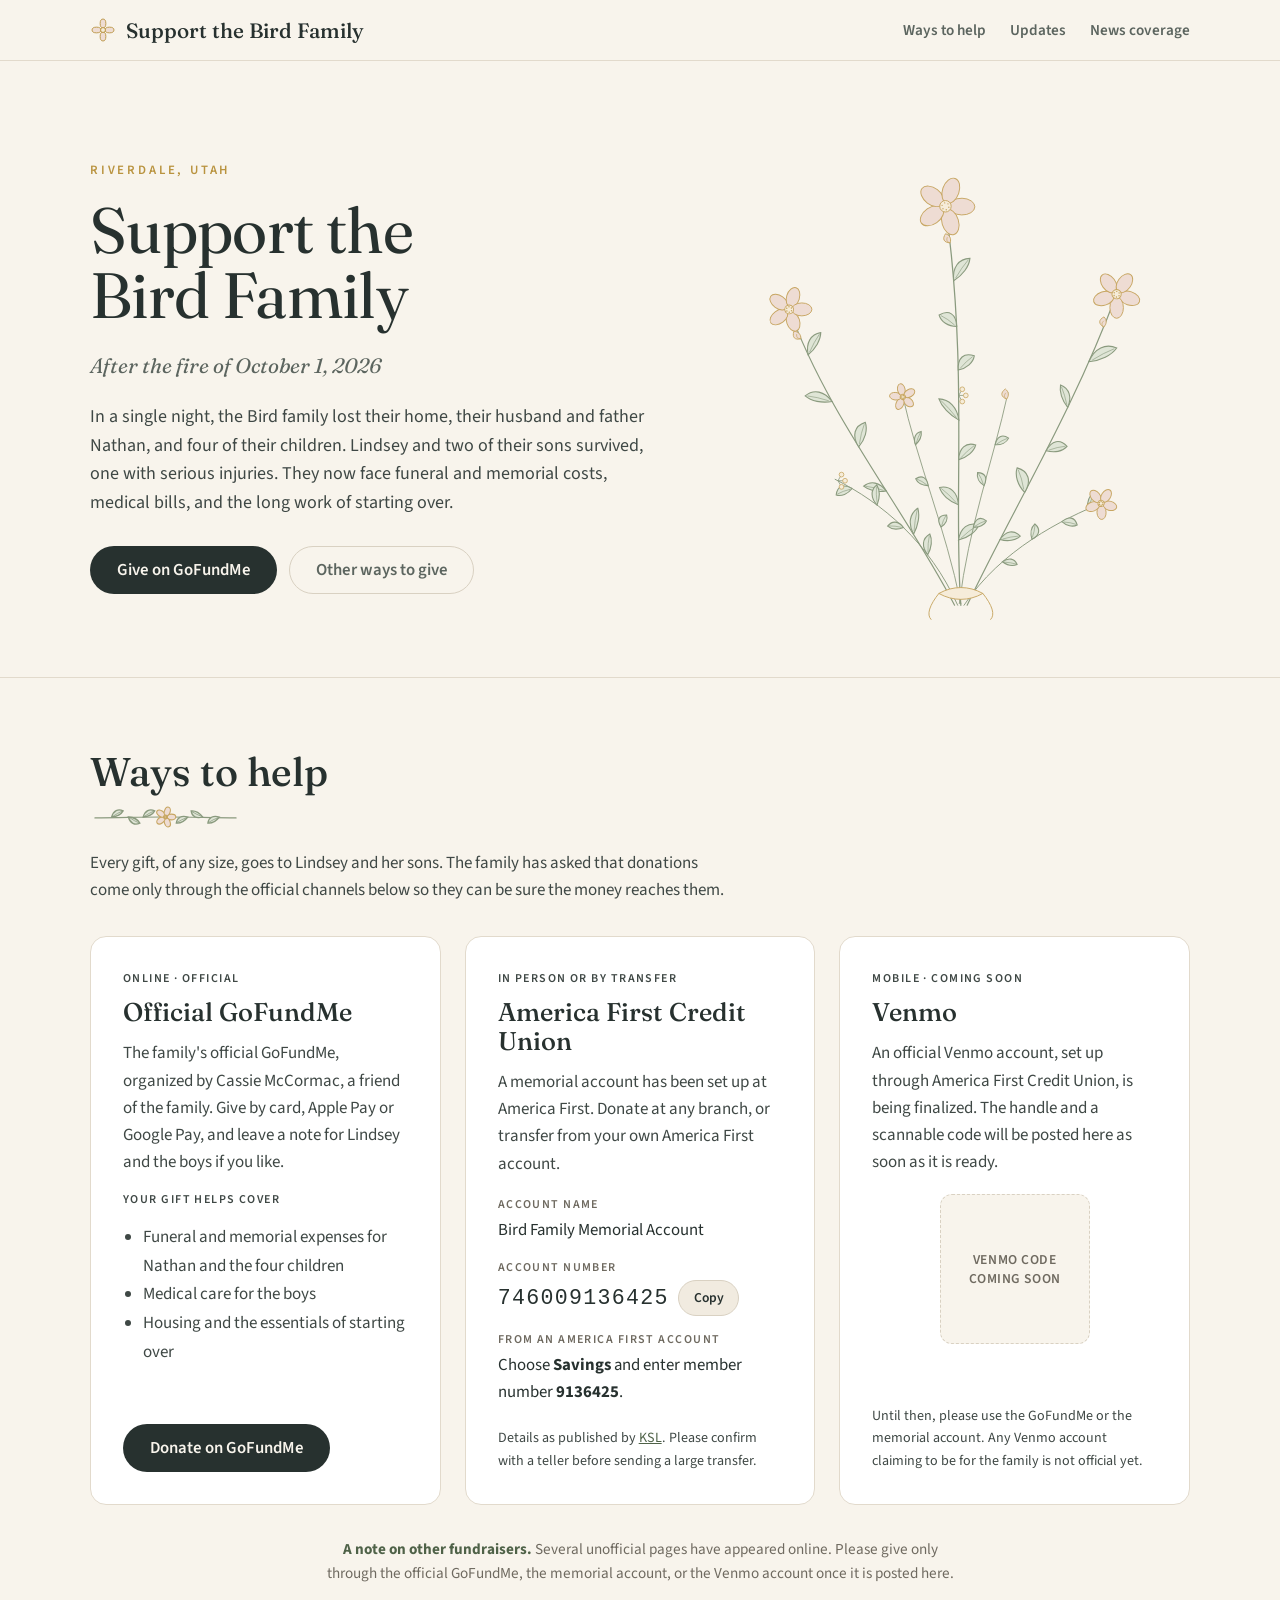
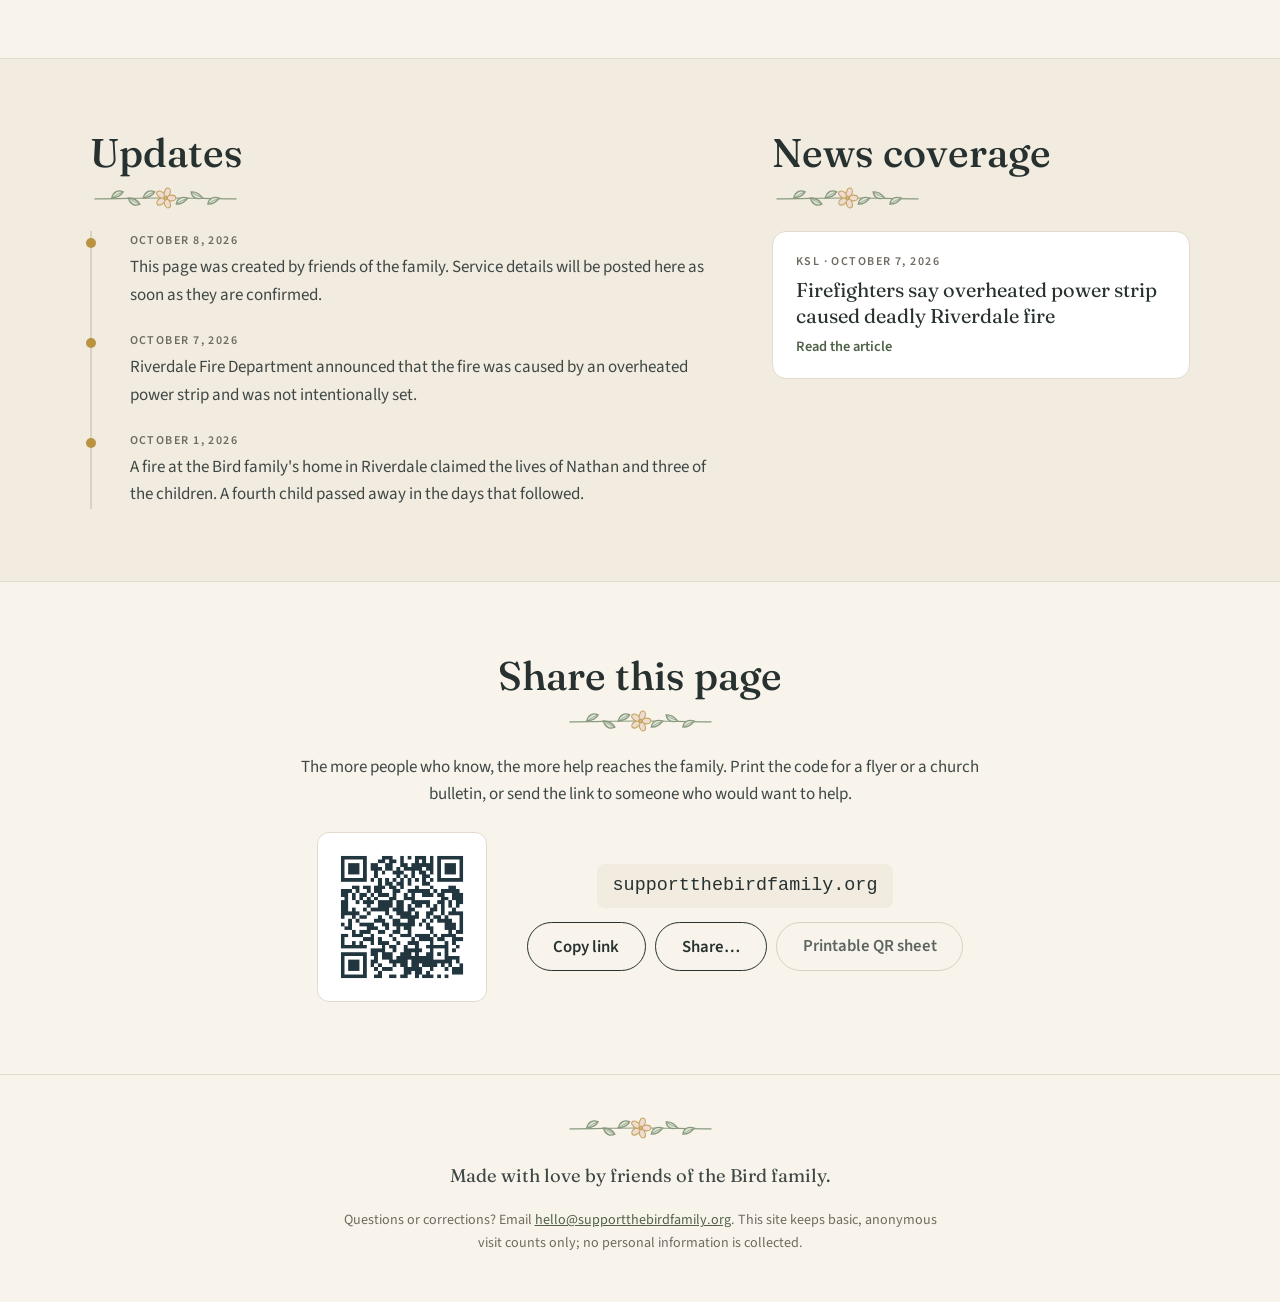
==== commit 04267565: "Add a Venmo placeholder card and mark the GoFundMe as official Third donation card for the official " ====
--- a/bird-family/index.html
+++ b/bird-family/index.html
@@ -79,20 +79,20 @@
         <h2>Ways to help</h2>
         <p class="section-intro">
           Every gift, of any size, goes to Lindsey and her sons. The family has
-          asked that donations come only through the two channels below so they
-          can be sure the money reaches them.
+          asked that donations come only through the official channels below so
+          they can be sure the money reaches them.
         </p>
 
         <div class="help-grid">
 
           <!-- GoFundMe -->
           <article class="help-card">
-            <p class="label">Online</p>
-            <h3>GoFundMe</h3>
+            <p class="label">Online &middot; Official</p>
+            <h3>Official GoFundMe</h3>
             <p>
-              Organized by Cassie McCormac, a friend of the family. Give by card,
-              Apple Pay or Google Pay, and leave a note for Lindsey and the boys
-              if you like.
+              The family's official GoFundMe, organized by Cassie McCormac, a
+              friend of the family. Give by card, Apple Pay or Google Pay, and
+              leave a note for Lindsey and the boys if you like.
             </p>
             <p class="label">Your gift helps cover</p>
             <ul class="covers">
@@ -137,12 +137,34 @@
             </p>
           </article>
 
+          <!-- Venmo (placeholder until the official account is ready) -->
+          <!-- EDIT: When the official Venmo is live, replace the placeholder box with
+               <img src="assets/venmo-qr.png" alt="Venmo QR code for @handle">, put the
+               handle in the paragraph, and add a button:
+               <a class="btn btn-secondary" href="https://venmo.com/u/HANDLE" data-track="venmo_click">Open in Venmo</a> -->
+          <article class="help-card">
+            <p class="label">Mobile &middot; Coming soon</p>
+            <h3>Venmo</h3>
+            <p>
+              An official Venmo account, set up through America First Credit
+              Union, is being finalized. The handle and a scannable code will be
+              posted here as soon as it is ready.
+            </p>
+            <div class="qr-placeholder" aria-hidden="true">
+              <span>Venmo code<br>coming soon</span>
+            </div>
+            <p class="fine-print card-foot">
+              Until then, please use the GoFundMe or the memorial account. Any
+              Venmo account claiming to be for the family is not official yet.
+            </p>
+          </article>
+
         </div>
 
         <p class="fraud-note">
           <strong>A note on other fundraisers.</strong> Several unofficial pages
-          have appeared online. Please give only through GoFundMe or the memorial
-          account above.
+          have appeared online. Please give only through the official GoFundMe,
+          the memorial account, or the Venmo account once it is posted here.
         </p>
       </div>
     </section>
--- a/bird-family/style.css
+++ b/bird-family/style.css
@@ -163,9 +163,13 @@
 /* ---------- Ways to help ---------- */
 .help-grid {
   display: grid;
-  grid-template-columns: repeat(auto-fit, minmax(300px, 1fr));
-  gap: 1.75rem;
+  grid-template-columns: repeat(auto-fit, minmax(290px, 1fr));
+  gap: 1.5rem;
   align-items: stretch;
+}
+/* Two columns: let the third card take the full row instead of sitting alone */
+@media (max-width: 950px) {
+  .help-card:nth-child(3) { grid-column: 1 / -1; }
 }
 .help-card {
   background: var(--white);
@@ -180,6 +184,13 @@
 .covers { margin: 0; padding-left: 1.25rem; color: var(--ink-soft); line-height: 1.7; }
 .card-action { margin-top: auto; padding-top: 0.5rem; }
 .card-foot { margin-top: auto !important; padding-top: 0.5rem; }
+.qr-placeholder {
+  display: grid; place-items: center; text-align: center;
+  width: 150px; height: 150px; margin: 0.25rem auto 0;
+  border: 1.5px dashed var(--line-strong); border-radius: 12px;
+  background: var(--paper); color: var(--ink-faint);
+  font-size: 0.85rem; font-weight: 600; letter-spacing: 0.04em; text-transform: uppercase; line-height: 1.4;
+}
 
 .account { margin: 0.25rem 0 0; display: grid; gap: 0.9rem; }
 .account dd { margin: 0.15rem 0 0; font-size: 1.05rem; color: var(--ink); }
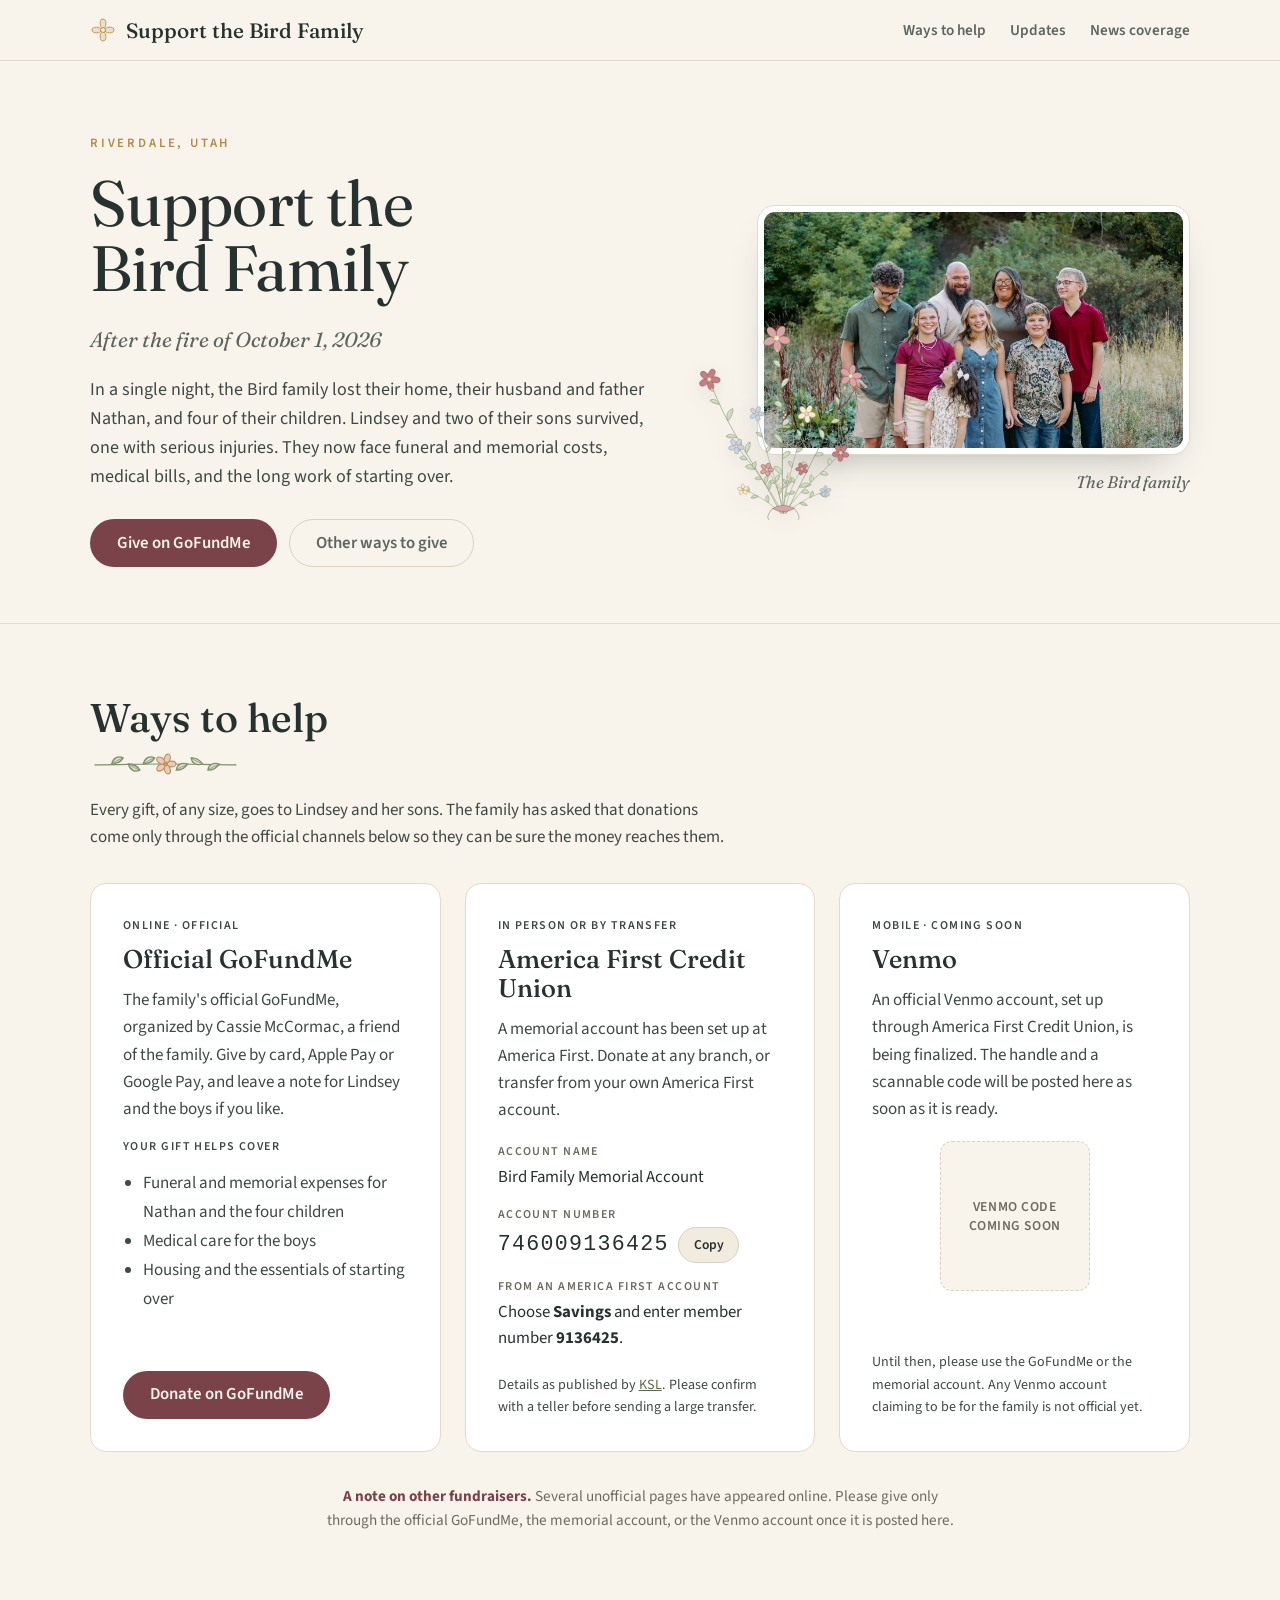
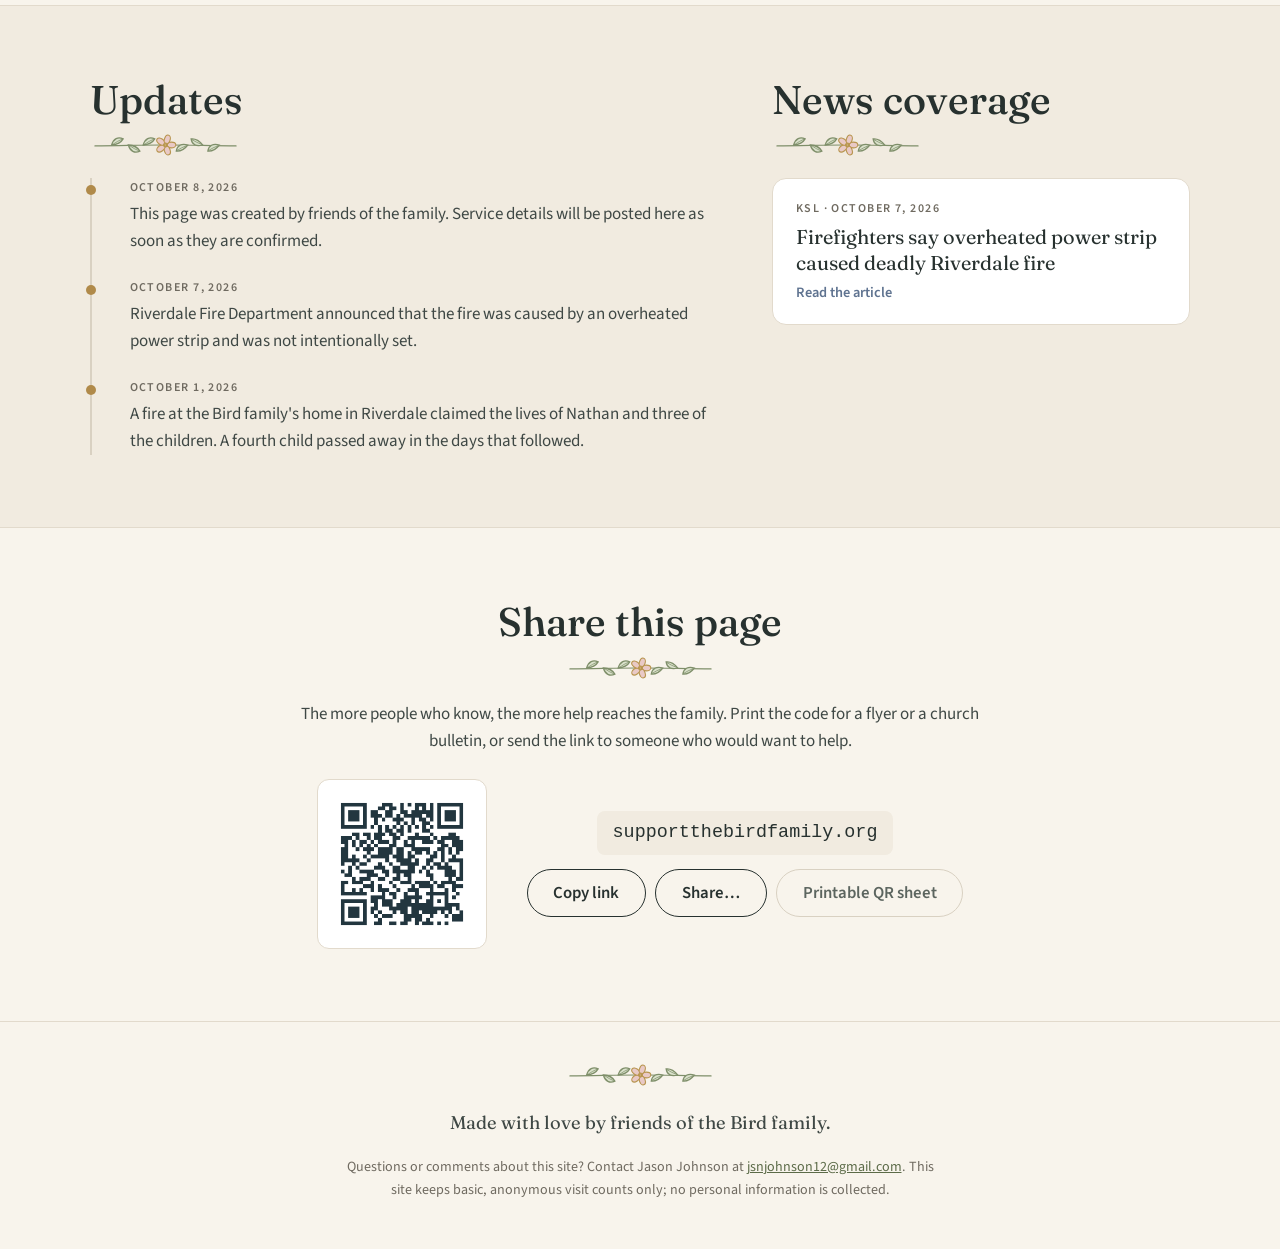
==== commit 44a1db78: "Feature the family photo, fuller bouquet, palette from the photo Put the family photo in the hero wi" ====
--- a/bird-family/index.html
+++ b/bird-family/index.html
@@ -12,7 +12,7 @@
   <meta property="og:title" content="Support the Bird Family">
   <meta property="og:description" content="The Bird family of Riverdale lost their home, Nathan, and four of their children in a fire. Help Lindsey and her sons rebuild.">
   <meta property="og:url" content="https://supportthebirdfamily.org/">
-  <meta property="og:image" content="https://supportthebirdfamily.org/assets/og-image.png">
+  <meta property="og:image" content="https://supportthebirdfamily.org/assets/og-image.jpg">
   <meta name="twitter:card" content="summary_large_image">
 
   <link rel="icon" href="assets/favicon.svg" type="image/svg+xml">
@@ -65,9 +65,12 @@
             <a class="btn btn-ghost" href="#help">Other ways to give</a>
           </div>
         </div>
-        <div class="hero-art" aria-hidden="true">
-          <img src="assets/floral-bouquet.svg" alt="" width="560" height="620">
-        </div>
+        <figure class="hero-photo">
+          <!-- EDIT: Replace assets/family.jpg with another photo if you'd like; landscape works best. -->
+          <img src="assets/family.jpg" alt="The Bird family standing together outdoors in late summer" width="720" height="405">
+          <img class="hero-bouquet" src="assets/floral-bouquet.svg" alt="" width="560" height="620" aria-hidden="true">
+          <figcaption>The Bird family</figcaption>
+        </figure>
       </div>
     </section>
 
@@ -240,9 +243,10 @@
   <footer class="site-footer">
     <div class="container">
       <p>Made with love by friends of the Bird family.</p>
-      <!-- EDIT: Put a contact email here if you want people to be able to reach you. -->
+      <!-- EDIT: Site contact. -->
       <p class="fine-print">
-        Questions or corrections? Email <a href="mailto:hello@supportthebirdfamily.org">hello@supportthebirdfamily.org</a>.
+        Questions or comments about this site? Contact Jason Johnson at
+        <a href="mailto:jsnjohnson12@gmail.com">jsnjohnson12@gmail.com</a>.
         This site keeps basic, anonymous visit counts only; no personal information is collected.
       </p>
     </div>
--- a/bird-family/style.css
+++ b/bird-family/style.css
@@ -14,8 +14,11 @@
   --ink-faint: #6f6a60;
   --line: #e2dacc;
   --line-strong: #d9d1c2;
-  --sage: #4f6248;
-  --gold: #b9933f;
+  --sage: #5c6b48;      /* olive, from the shirts and the hillside */
+  --wine: #7a4349;      /* muted burgundy, from the family's shirts */
+  --wine-deep: #5f3338;
+  --denim: #5f7390;     /* a touch of denim, used sparingly */
+  --gold: #b08a4a;      /* warm tan, from the late-summer grass */
   --white: #ffffff;
 
   --serif: "Fraunces", "Georgia", "Times New Roman", serif;
@@ -136,12 +139,26 @@
 }
 .hero-lede { font-size: 1.125rem; color: var(--ink-soft); margin-bottom: 1.75rem; }
 .hero-actions { display: flex; gap: 0.75rem; flex-wrap: wrap; }
-.hero-art { display: flex; justify-content: center; }
-.hero-art img { width: 100%; max-width: 440px; height: auto; }
+.hero-photo { position: relative; margin: 0 0 0 2.5rem; }
+.hero-photo > img:first-child {
+  width: 100%; height: auto; border-radius: 18px;
+  border: 1px solid var(--line); background: var(--white); padding: 6px;
+  box-shadow: 0 18px 40px -24px rgba(39, 49, 47, 0.45);
+}
+.hero-bouquet {
+  position: absolute; left: -4.5rem; bottom: -1.5rem;
+  width: 190px; height: auto; pointer-events: none;
+  filter: drop-shadow(0 6px 10px rgba(39, 49, 47, 0.12));
+}
+.hero-photo figcaption {
+  margin: 0.9rem 0 0 0; text-align: right;
+  font-family: var(--serif); font-style: italic; font-size: 1.05rem; color: var(--ink-muted);
+}
 @media (max-width: 860px) {
   .hero-grid { grid-template-columns: 1fr; gap: 1.5rem; }
-  .hero-art { order: -1; }
-  .hero-art img { max-width: 260px; }
+  .hero-photo { order: -1; margin: 0 0 0.5rem; }
+  .hero-bouquet { width: 120px; left: -0.75rem; bottom: 1.25rem; }
+  .hero-photo figcaption { text-align: center; }
   .hero-copy { max-width: none; }
 }
 
@@ -153,8 +170,8 @@
   text-decoration: none; cursor: pointer; border: 1.5px solid transparent;
   transition: background 0.15s, color 0.15s, border-color 0.15s;
 }
-.btn-primary { background: var(--ink); color: var(--paper); }
-.btn-primary:hover { background: #121a18; color: var(--paper); }
+.btn-primary { background: var(--wine); color: var(--paper); }
+.btn-primary:hover { background: var(--wine-deep); color: var(--paper); }
 .btn-secondary { background: transparent; color: var(--ink); border-color: var(--ink); }
 .btn-secondary:hover { background: var(--ink); color: var(--paper); }
 .btn-ghost { background: transparent; color: var(--ink-muted); border-color: var(--line-strong); }
@@ -205,14 +222,14 @@
   background: var(--paper-alt); color: var(--ink); border: 1px solid var(--line-strong);
 }
 .copy-btn:hover { background: #eadfd8; }
-.copy-btn.copied { background: var(--ink); color: var(--paper); border-color: var(--ink); }
+.copy-btn.copied { background: var(--wine); color: var(--paper); border-color: var(--wine); }
 
 .fine-print { font-size: 0.88rem; color: var(--ink-faint); }
 .fraud-note {
   margin: 2rem auto 0; max-width: 640px; text-align: center;
   font-size: 0.95rem; color: var(--ink-faint);
 }
-.fraud-note strong { color: var(--sage); }
+.fraud-note strong { color: var(--wine); }
 
 /* ---------- Updates + News band ---------- */
 .band {
@@ -242,7 +259,7 @@
 }
 .news-card:hover { border-color: var(--ink-muted); }
 .news-title { font-family: var(--serif); font-size: 1.25rem; line-height: 1.3; color: var(--ink); }
-.news-more { font-size: 0.9rem; font-weight: 600; color: var(--sage); }
+.news-more { font-size: 0.9rem; font-weight: 600; color: var(--denim); }
 
 /* ---------- Share ---------- */
 .share-inner { text-align: center; }
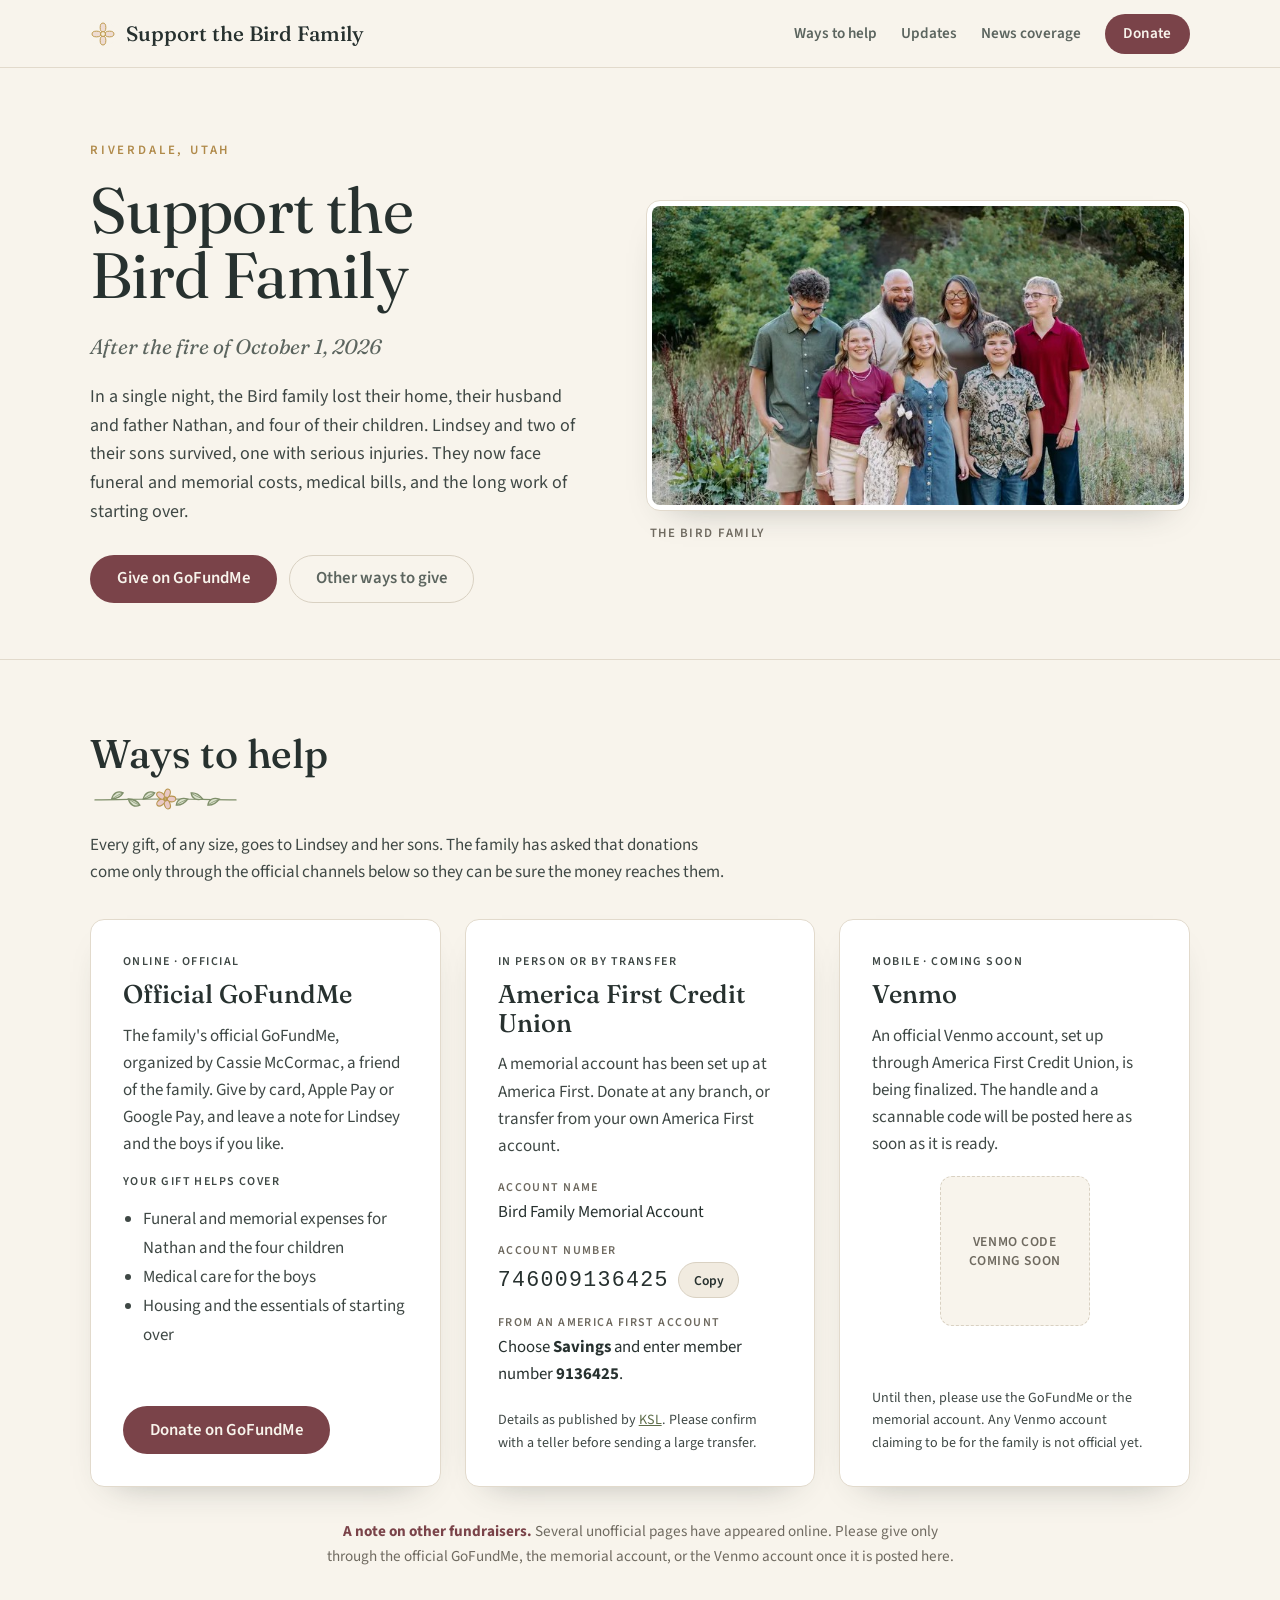
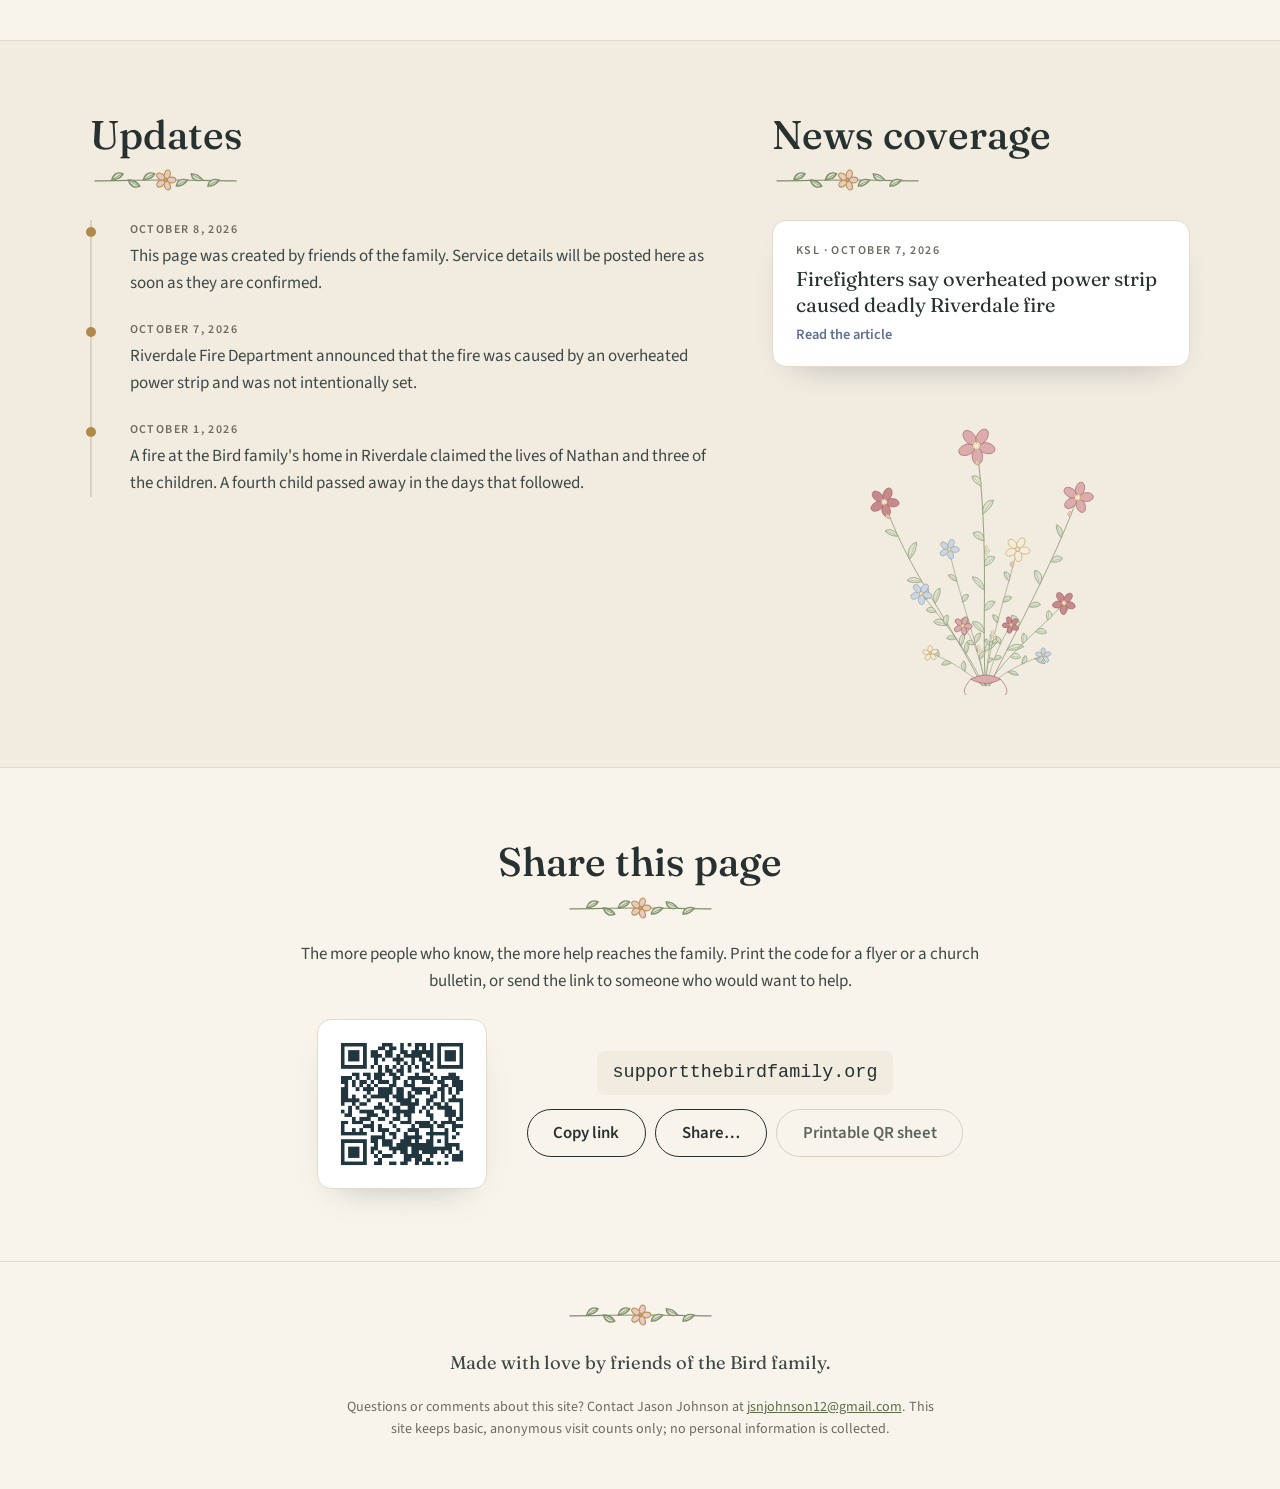
==== commit 71f9c8f1: "Tighten the Bird family site layout after a second design review Hero: the photo takes the larger co" ====
--- a/bird-family/index.html
+++ b/bird-family/index.html
@@ -39,6 +39,7 @@
         <a href="#updates">Updates</a>
         <a href="#news">News coverage</a>
       </nav>
+      <a class="btn btn-primary btn-small nav-donate" href="https://www.gofundme.com/f/support-for-the-bird-family-after-the-fire" target="_blank" rel="noopener" data-track="gofundme_click" data-location="nav">Donate</a>
     </div>
   </header>
 
@@ -68,7 +69,6 @@
         <figure class="hero-photo">
           <!-- EDIT: Replace assets/family.jpg with another photo if you'd like; landscape works best. -->
           <img src="assets/family.jpg" alt="The Bird family standing together outdoors in late summer" width="720" height="405">
-          <img class="hero-bouquet" src="assets/floral-bouquet.svg" alt="" width="560" height="620" aria-hidden="true">
           <figcaption>The Bird family</figcaption>
         </figure>
       </div>
@@ -208,6 +208,7 @@
               <span class="news-more">Read the article</span>
             </a>
           </div>
+          <img class="band-bouquet" src="assets/floral-bouquet.svg" alt="" width="560" height="620" aria-hidden="true" loading="lazy">
         </div>
 
       </div>
--- a/bird-family/style.css
+++ b/bird-family/style.css
@@ -24,7 +24,8 @@
   --serif: "Fraunces", "Georgia", "Times New Roman", serif;
   --sans: "Source Sans 3", "Segoe UI", "Helvetica Neue", Arial, sans-serif;
 
-  --radius: 16px;
+  --radius: 14px;
+  --shadow: 0 16px 36px -24px rgba(39, 49, 47, 0.4);
   --max: 1100px;
 }
 
@@ -103,11 +104,13 @@
   font-family: var(--serif); font-size: 1.3rem; font-weight: 500;
   text-decoration: none; color: var(--ink);
 }
-.site-nav { display: flex; gap: 1.5rem; font-size: 0.95rem; font-weight: 600; }
+.site-nav { display: flex; gap: 1.5rem; font-size: 0.95rem; font-weight: 600; margin-left: auto; }
 .site-nav a { text-decoration: none; color: var(--ink-muted); }
 .site-nav a:hover { color: var(--ink); }
-@media (max-width: 640px) {
+.nav-donate { margin-left: 0.5rem; }
+@media (max-width: 720px) {
   .site-nav { display: none; }
+  .brand span { font-size: 1.15rem; }
 }
 
 /* ---------- Hero ---------- */
@@ -117,11 +120,11 @@
 }
 .hero-grid {
   display: grid;
-  grid-template-columns: minmax(0, 1.1fr) minmax(0, 0.9fr);
-  gap: 3rem;
+  grid-template-columns: minmax(0, 0.95fr) minmax(0, 1.05fr);
+  gap: clamp(2rem, 5vw, 4rem);
   align-items: center;
 }
-.hero-copy { max-width: 560px; }
+.hero-copy { max-width: 520px; }
 .eyebrow {
   font-size: 0.8rem; letter-spacing: 0.22em; text-transform: uppercase;
   color: var(--gold); font-weight: 600; margin-bottom: 1rem;
@@ -139,27 +142,26 @@
 }
 .hero-lede { font-size: 1.125rem; color: var(--ink-soft); margin-bottom: 1.75rem; }
 .hero-actions { display: flex; gap: 0.75rem; flex-wrap: wrap; }
-.hero-photo { position: relative; margin: 0 0 0 2.5rem; }
-.hero-photo > img:first-child {
-  width: 100%; height: auto; border-radius: 18px;
-  border: 1px solid var(--line); background: var(--white); padding: 6px;
-  box-shadow: 0 18px 40px -24px rgba(39, 49, 47, 0.45);
-}
-.hero-bouquet {
-  position: absolute; left: -4.5rem; bottom: -1.5rem;
-  width: 190px; height: auto; pointer-events: none;
-  filter: drop-shadow(0 6px 10px rgba(39, 49, 47, 0.12));
+.hero-photo { margin: 0; }
+.hero-photo img {
+  width: 100%; height: auto; border-radius: var(--radius);
+  border: 1px solid var(--line); background: var(--white); padding: 5px;
+  box-shadow: var(--shadow);
 }
 .hero-photo figcaption {
-  margin: 0.9rem 0 0 0; text-align: right;
-  font-family: var(--serif); font-style: italic; font-size: 1.05rem; color: var(--ink-muted);
-}
-@media (max-width: 860px) {
-  .hero-grid { grid-template-columns: 1fr; gap: 1.5rem; }
-  .hero-photo { order: -1; margin: 0 0 0.5rem; }
-  .hero-bouquet { width: 120px; left: -0.75rem; bottom: 1.25rem; }
-  .hero-photo figcaption { text-align: center; }
-  .hero-copy { max-width: none; }
+  margin: 0.75rem 0 0 0.25rem;
+  font-size: 0.8rem; letter-spacing: 0.1em; text-transform: uppercase; font-weight: 600;
+  color: var(--ink-faint);
+}
+@media (max-width: 900px) {
+  .hero { padding-top: 2rem; }
+  .hero-grid { grid-template-columns: 1fr; gap: 1.75rem; }
+  .hero-photo { order: -1; }
+  .hero-copy { max-width: 640px; }
+  .hero h1 { font-size: clamp(2.4rem, 9vw, 3.2rem); }
+}
+@media (max-width: 480px) {
+  .hero-actions .btn { flex: 1 1 auto; }
 }
 
 /* ---------- Buttons ---------- */
@@ -176,6 +178,7 @@
 .btn-secondary:hover { background: var(--ink); color: var(--paper); }
 .btn-ghost { background: transparent; color: var(--ink-muted); border-color: var(--line-strong); }
 .btn-ghost:hover { border-color: var(--ink); color: var(--ink); }
+.btn-small { min-height: 40px; padding: 0.35rem 1.1rem; font-size: 0.95rem; }
 
 /* ---------- Ways to help ---------- */
 .help-grid {
@@ -192,6 +195,7 @@
   background: var(--white);
   border: 1px solid var(--line);
   border-radius: var(--radius);
+  box-shadow: var(--shadow);
   padding: 2rem;
   display: flex; flex-direction: column; gap: 0.85rem;
 }
@@ -250,10 +254,18 @@
 .timeline time { display: block; font-size: 0.75rem; letter-spacing: 0.12em; text-transform: uppercase; color: var(--ink-faint); font-weight: 600; }
 .timeline p { margin: 0.25rem 0 0; color: var(--ink-soft); }
 
+.band-col { display: flex; flex-direction: column; }
 .news-cards { display: grid; gap: 1rem; }
+.band-bouquet {
+  width: min(100%, 260px); height: auto; margin: 2.5rem auto 0; opacity: 0.9;
+}
+@media (max-width: 860px) {
+  .band-bouquet { width: 200px; margin-top: 2rem; }
+}
 .news-card {
   display: flex; flex-direction: column; gap: 0.35rem;
-  background: var(--white); border: 1px solid var(--line); border-radius: 14px;
+  background: var(--white); border: 1px solid var(--line); border-radius: var(--radius);
+  box-shadow: var(--shadow);
   padding: 1.25rem 1.4rem; text-decoration: none;
   transition: border-color 0.15s;
 }
@@ -268,7 +280,7 @@
   display: flex; align-items: center; justify-content: center; gap: 2.5rem; flex-wrap: wrap;
   margin-top: 1.5rem;
 }
-.site-qr { width: 170px; height: 170px; border: 1px solid var(--line); border-radius: 12px; background: #fff; padding: 8px; }
+.site-qr { width: 170px; height: 170px; border: 1px solid var(--line); border-radius: var(--radius); background: #fff; padding: 8px; box-shadow: var(--shadow); }
 .share-actions { display: flex; flex-direction: column; align-items: center; gap: 0.9rem; }
 .share-url { font-size: 1.15rem; color: var(--ink); background: var(--paper-alt); padding: 0.45rem 1rem; border-radius: 8px; }
 .share-buttons { display: flex; gap: 0.6rem; flex-wrap: wrap; justify-content: center; }
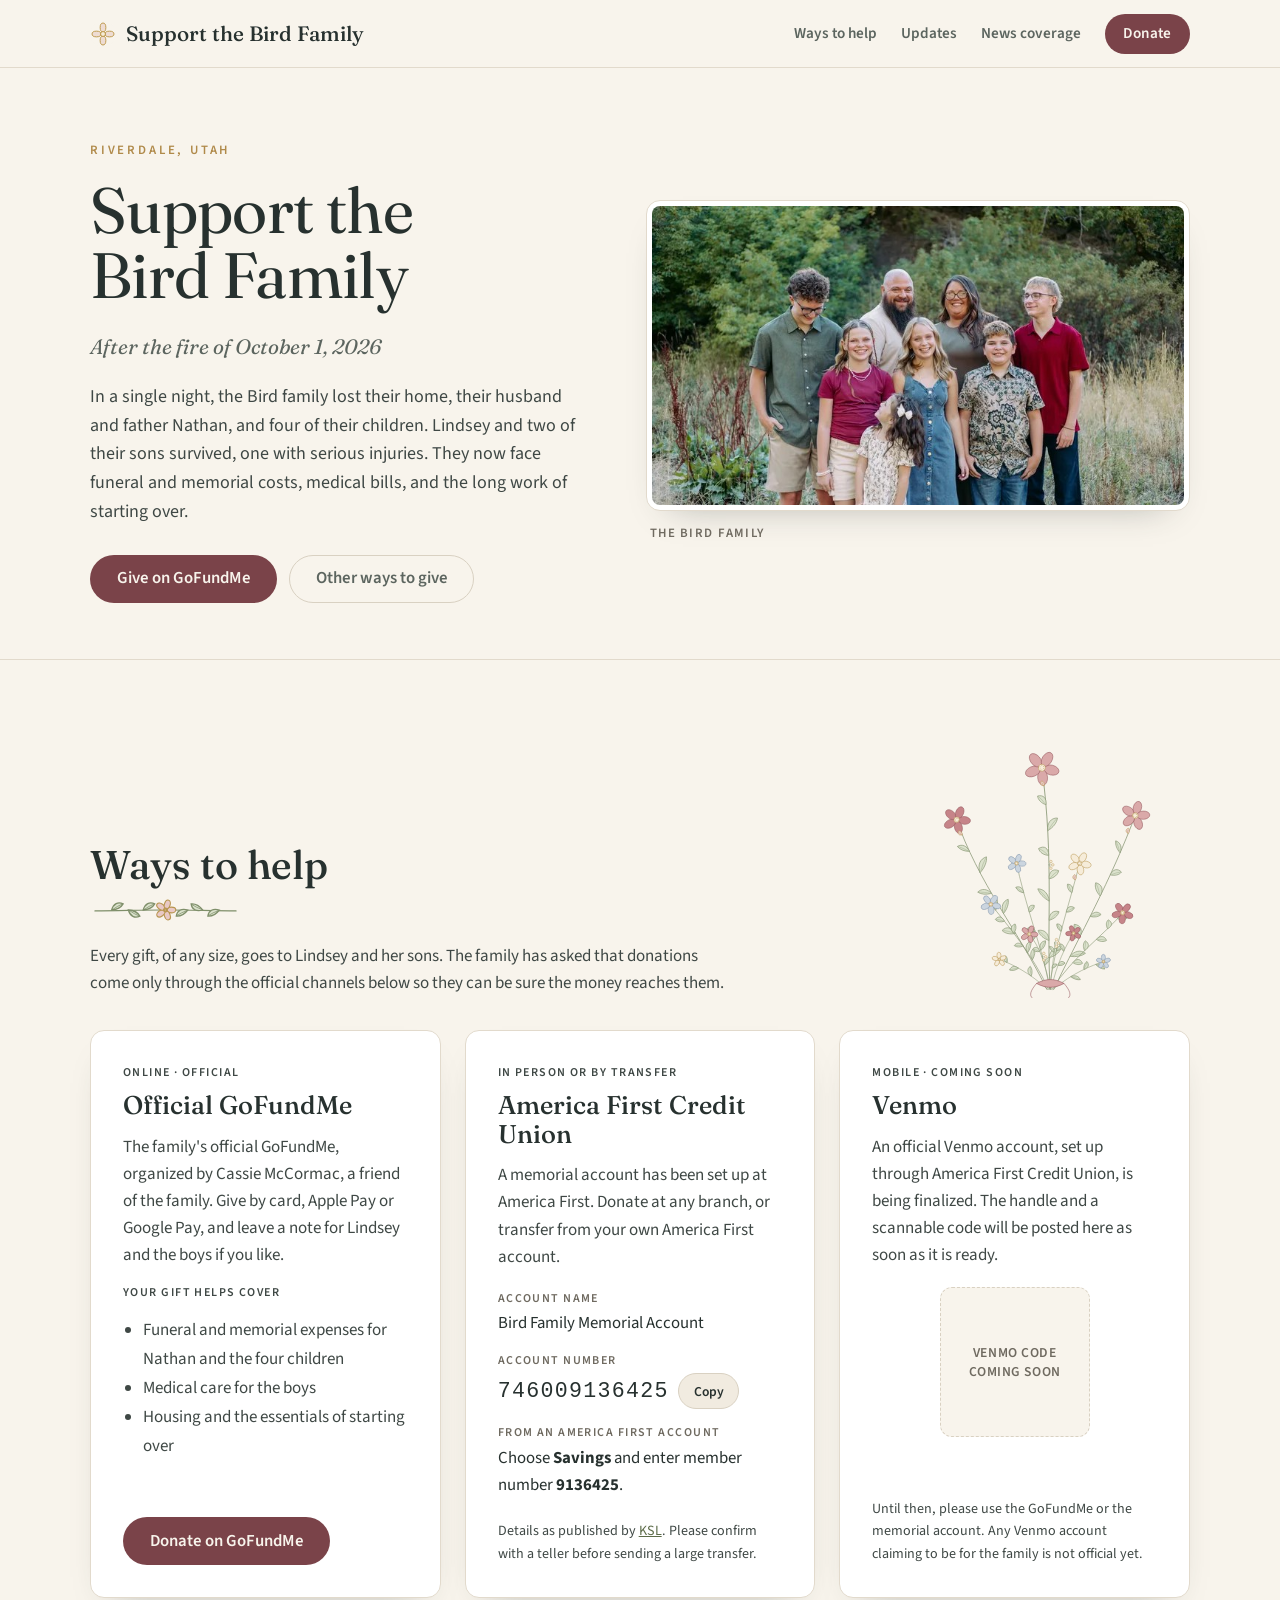
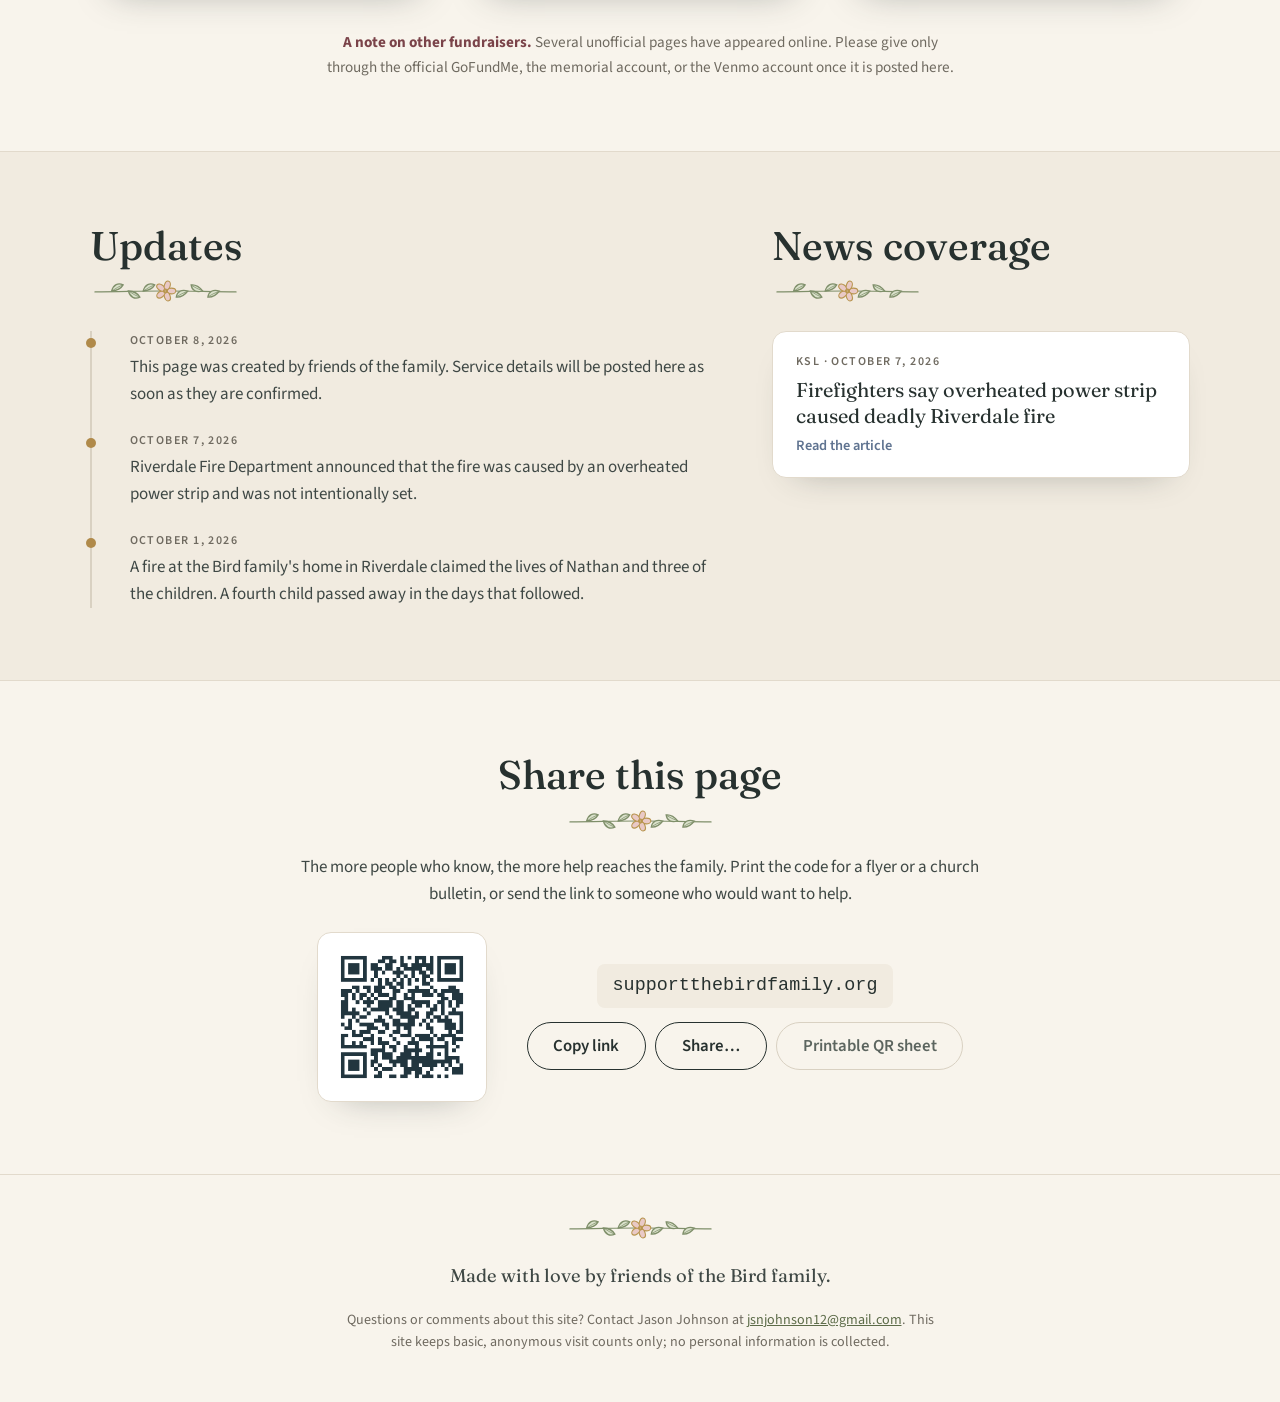
==== commit 4af4bf34: "Move the bouquet beside the Ways to help heading Place the bouquet in the open space to the right of" ====
--- a/bird-family/index.html
+++ b/bird-family/index.html
@@ -79,12 +79,17 @@
          ================================================================ -->
     <section id="help" class="section">
       <div class="container">
-        <h2>Ways to help</h2>
-        <p class="section-intro">
-          Every gift, of any size, goes to Lindsey and her sons. The family has
-          asked that donations come only through the official channels below so
-          they can be sure the money reaches them.
-        </p>
+        <div class="help-head">
+          <div>
+            <h2>Ways to help</h2>
+            <p class="section-intro">
+              Every gift, of any size, goes to Lindsey and her sons. The family has
+              asked that donations come only through the official channels below so
+              they can be sure the money reaches them.
+            </p>
+          </div>
+          <img class="help-bouquet" src="assets/floral-bouquet.svg" alt="" width="560" height="620" aria-hidden="true">
+        </div>
 
         <div class="help-grid">
 
@@ -208,7 +213,6 @@
               <span class="news-more">Read the article</span>
             </a>
           </div>
-          <img class="band-bouquet" src="assets/floral-bouquet.svg" alt="" width="560" height="620" aria-hidden="true" loading="lazy">
         </div>
 
       </div>
--- a/bird-family/style.css
+++ b/bird-family/style.css
@@ -181,6 +181,22 @@
 .btn-small { min-height: 40px; padding: 0.35rem 1.1rem; font-size: 0.95rem; }
 
 /* ---------- Ways to help ---------- */
+.help-head {
+  display: grid;
+  grid-template-columns: minmax(0, 1fr) auto;
+  gap: 2rem;
+  align-items: end;
+  margin-bottom: 2rem;
+}
+.help-head .section-intro { margin-bottom: 0; }
+.help-bouquet {
+  width: 240px; height: auto; margin: 0 1.5rem 0 0; opacity: 0.95;
+  justify-self: end; align-self: end;
+}
+@media (max-width: 760px) {
+  .help-head { grid-template-columns: 1fr; gap: 1.5rem; }
+  .help-bouquet { width: 170px; margin: 0; justify-self: center; }
+}
 .help-grid {
   display: grid;
   grid-template-columns: repeat(auto-fit, minmax(290px, 1fr));
@@ -256,12 +272,7 @@
 
 .band-col { display: flex; flex-direction: column; }
 .news-cards { display: grid; gap: 1rem; }
-.band-bouquet {
-  width: min(100%, 260px); height: auto; margin: 2.5rem auto 0; opacity: 0.9;
-}
-@media (max-width: 860px) {
-  .band-bouquet { width: 200px; margin-top: 2rem; }
-}
+
 .news-card {
   display: flex; flex-direction: column; gap: 0.35rem;
   background: var(--white); border: 1px solid var(--line); border-radius: var(--radius);
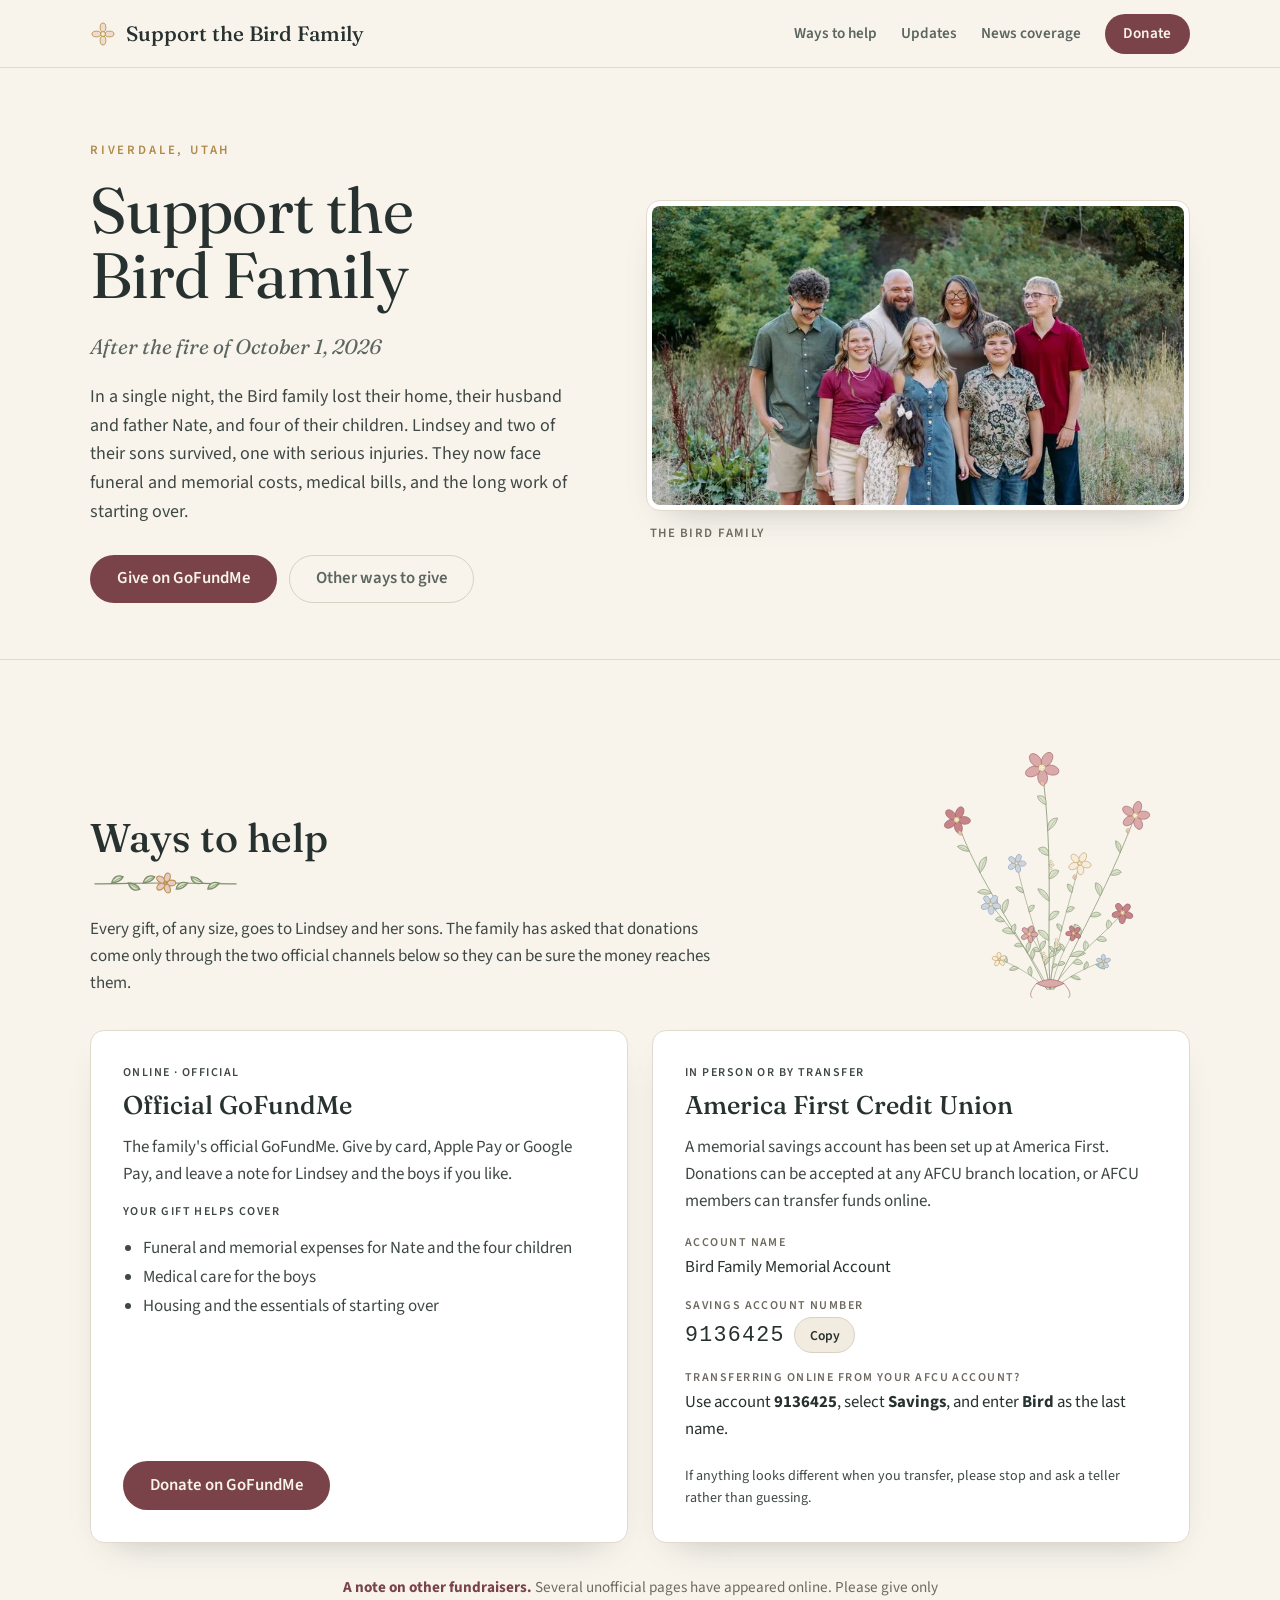
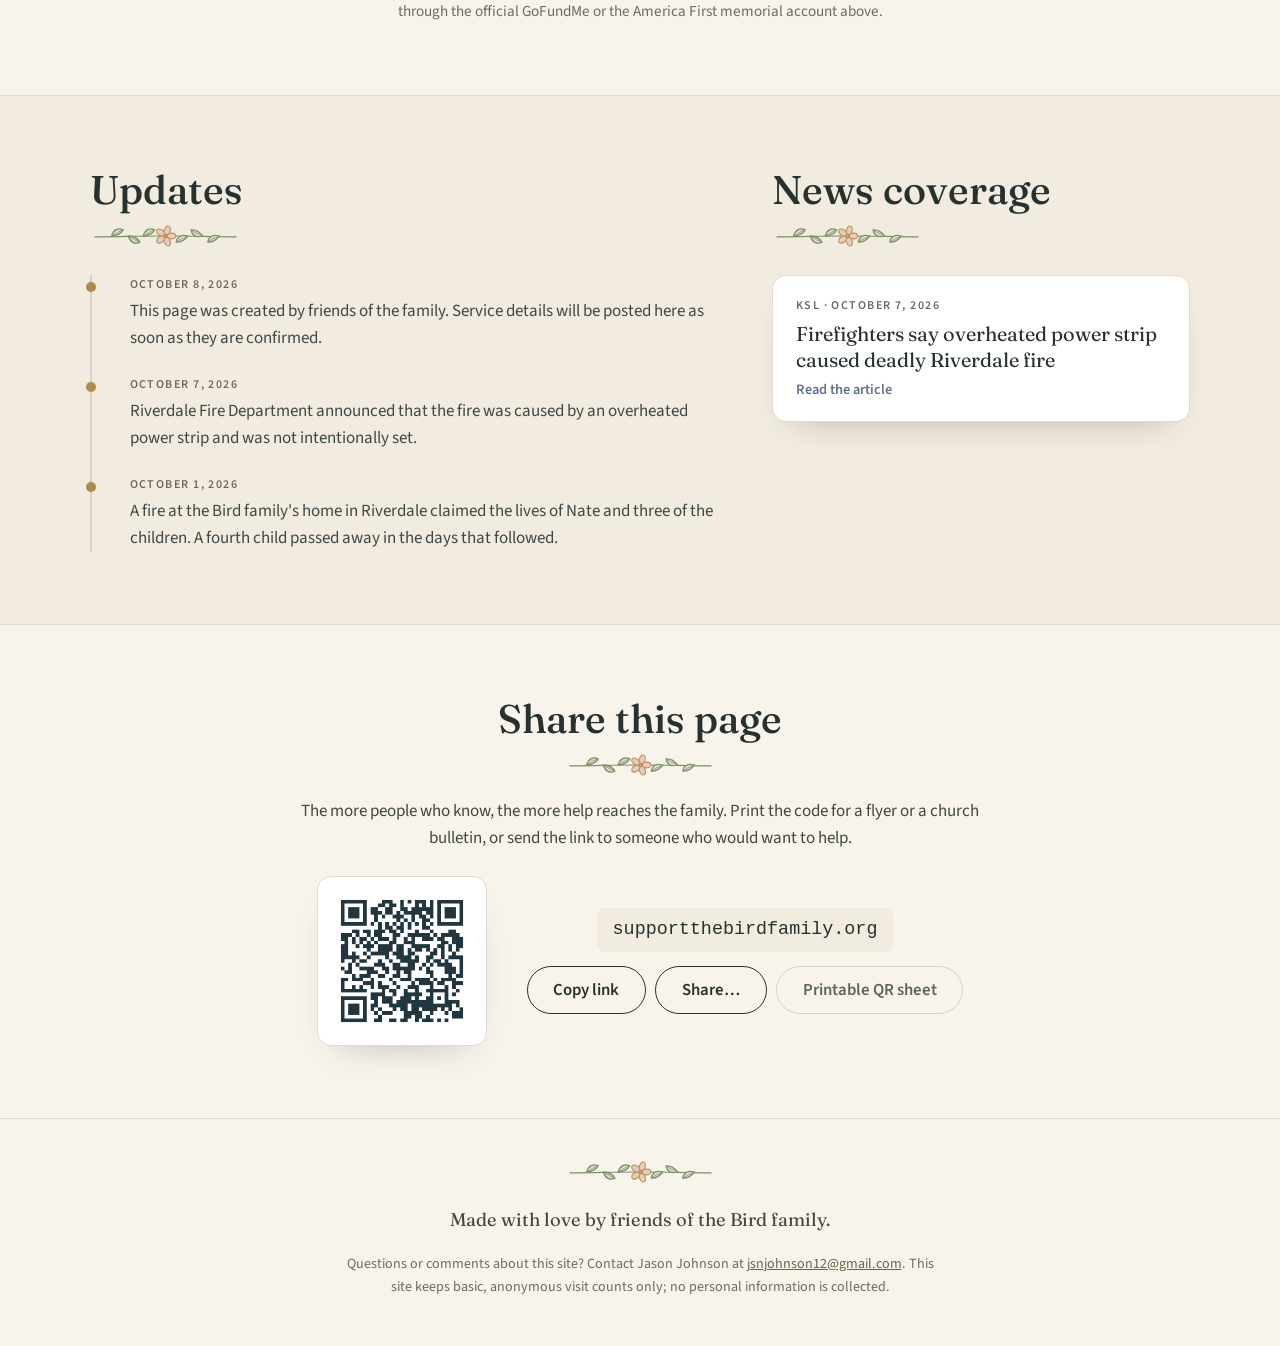
==== commit d8ad4101: "Apply reviewer corrections: account details, Nate, official GoFundMe, no Venmo America First: the me" ====
--- a/bird-family/index.html
+++ b/bird-family/index.html
@@ -4,13 +4,13 @@
   <meta charset="UTF-8">
   <meta name="viewport" content="width=device-width, initial-scale=1.0">
   <title>Support the Bird Family · Riverdale, Utah</title>
-  <meta name="description" content="On October 1, 2026, the Bird family of Riverdale, Utah lost their home, Nathan, and four of their children in a house fire. Help Lindsey and her sons rebuild.">
+  <meta name="description" content="On October 1, 2026, the Bird family of Riverdale, Utah lost their home, Nate, and four of their children in a house fire. Help Lindsey and her sons rebuild.">
   <meta name="theme-color" content="#27312f">
 
   <!-- Social sharing preview (Facebook, iMessage, etc.) -->
   <meta property="og:type" content="website">
   <meta property="og:title" content="Support the Bird Family">
-  <meta property="og:description" content="The Bird family of Riverdale lost their home, Nathan, and four of their children in a fire. Help Lindsey and her sons rebuild.">
+  <meta property="og:description" content="The Bird family of Riverdale lost their home, Nate, and four of their children in a fire. Help Lindsey and her sons rebuild.">
   <meta property="og:url" content="https://supportthebirdfamily.org/">
   <meta property="og:image" content="https://supportthebirdfamily.org/assets/og-image.jpg">
   <meta name="twitter:card" content="summary_large_image">
@@ -19,10 +19,10 @@
   <link rel="preconnect" href="https://fonts.googleapis.com">
   <link rel="preconnect" href="https://fonts.gstatic.com" crossorigin>
   <link href="https://fonts.googleapis.com/css2?family=Fraunces:ital,opsz,wght@0,9..144,400;0,9..144,500;1,9..144,400&family=Source+Sans+3:wght@400;600&display=swap" rel="stylesheet">
-  <link rel="stylesheet" href="style.css">
-
-  <script src="config.js"></script>
-  <script src="app.js" defer></script>
+  <link rel="stylesheet" href="style.css?v=202610090032">
+
+  <script src="config.js?v=202610090032"></script>
+  <script src="app.js?v=202610090032" defer></script>
 </head>
 <body>
 
@@ -39,7 +39,7 @@
         <a href="#updates">Updates</a>
         <a href="#news">News coverage</a>
       </nav>
-      <a class="btn btn-primary btn-small nav-donate" href="https://www.gofundme.com/f/support-for-the-bird-family-after-the-fire" target="_blank" rel="noopener" data-track="gofundme_click" data-location="nav">Donate</a>
+      <a class="btn btn-primary btn-small nav-donate" href="https://www.gofundme.com/f/help-the-bird-family-after-devastating-fire" target="_blank" rel="noopener" data-track="gofundme_click" data-location="nav">Donate</a>
     </div>
   </header>
 
@@ -57,12 +57,12 @@
           <!-- EDIT: Hero introduction. -->
           <p class="hero-lede">
             In a single night, the Bird family lost their home, their husband and
-            father Nathan, and four of their children. Lindsey and two of their
+            father Nate, and four of their children. Lindsey and two of their
             sons survived, one with serious injuries. They now face funeral and
             memorial costs, medical bills, and the long work of starting over.
           </p>
           <div class="hero-actions">
-            <a class="btn btn-primary" href="https://www.gofundme.com/f/support-for-the-bird-family-after-the-fire" target="_blank" rel="noopener" data-track="gofundme_click" data-location="hero">Give on GoFundMe</a>
+            <a class="btn btn-primary" href="https://www.gofundme.com/f/help-the-bird-family-after-devastating-fire" target="_blank" rel="noopener" data-track="gofundme_click" data-location="hero">Give on GoFundMe</a>
             <a class="btn btn-ghost" href="#help">Other ways to give</a>
           </div>
         </div>
@@ -84,8 +84,8 @@
             <h2>Ways to help</h2>
             <p class="section-intro">
               Every gift, of any size, goes to Lindsey and her sons. The family has
-              asked that donations come only through the official channels below so
-              they can be sure the money reaches them.
+              asked that donations come only through the two official channels
+              below so they can be sure the money reaches them.
             </p>
           </div>
           <img class="help-bouquet" src="assets/floral-bouquet.svg" alt="" width="560" height="620" aria-hidden="true">
@@ -98,18 +98,17 @@
             <p class="label">Online &middot; Official</p>
             <h3>Official GoFundMe</h3>
             <p>
-              The family's official GoFundMe, organized by Cassie McCormac, a
-              friend of the family. Give by card, Apple Pay or Google Pay, and
-              leave a note for Lindsey and the boys if you like.
+              The family's official GoFundMe. Give by card, Apple Pay or Google
+              Pay, and leave a note for Lindsey and the boys if you like.
             </p>
             <p class="label">Your gift helps cover</p>
             <ul class="covers">
-              <li>Funeral and memorial expenses for Nathan and the four children</li>
+              <li>Funeral and memorial expenses for Nate and the four children</li>
               <li>Medical care for the boys</li>
               <li>Housing and the essentials of starting over</li>
             </ul>
             <div class="card-action">
-              <a class="btn btn-primary" href="https://www.gofundme.com/f/support-for-the-bird-family-after-the-fire" target="_blank" rel="noopener" data-track="gofundme_click" data-location="help">Donate on GoFundMe</a>
+              <a class="btn btn-primary" href="https://www.gofundme.com/f/help-the-bird-family-after-devastating-fire" target="_blank" rel="noopener" data-track="gofundme_click" data-location="help">Donate on GoFundMe</a>
             </div>
           </article>
 
@@ -118,8 +117,9 @@
             <p class="label">In person or by transfer</p>
             <h3>America First Credit Union</h3>
             <p>
-              A memorial account has been set up at America First. Donate at any
-              branch, or transfer from your own America First account.
+              A memorial savings account has been set up at America First.
+              Donations can be accepted at any AFCU branch location, or AFCU
+              members can transfer funds online.
             </p>
             <dl class="account">
               <div>
@@ -127,43 +127,20 @@
                 <dd>Bird Family Memorial Account</dd>
               </div>
               <div>
-                <dt class="label">Account number</dt>
+                <dt class="label">Savings account number</dt>
                 <dd class="account-number">
-                  <span id="afcu-number">746009136425</span>
-                  <button class="copy-btn" type="button" data-copy="746009136425" data-track="afcu_copy" aria-label="Copy account number">Copy</button>
+                  <span id="afcu-number">9136425</span>
+                  <button class="copy-btn" type="button" data-copy="9136425" data-track="afcu_copy" aria-label="Copy account number">Copy</button>
                 </dd>
               </div>
               <div>
-                <dt class="label">From an America First account</dt>
-                <dd>Choose <strong>Savings</strong> and enter member number <strong>9136425</strong>.</dd>
+                <dt class="label">Transferring online from your AFCU account?</dt>
+                <dd>Use account <strong>9136425</strong>, select <strong>Savings</strong>, and enter <strong>Bird</strong> as the last name.</dd>
               </div>
             </dl>
             <p class="fine-print card-foot">
-              Details as published by
-              <a href="https://www.ksl.com/article/51633220/firefighters-say-overheated-power-strip-caused-deadly-riverdale-fire" target="_blank" rel="noopener" data-track="article_click" data-location="afcu">KSL</a>.
-              Please confirm with a teller before sending a large transfer.
-            </p>
-          </article>
-
-          <!-- Venmo (placeholder until the official account is ready) -->
-          <!-- EDIT: When the official Venmo is live, replace the placeholder box with
-               <img src="assets/venmo-qr.png" alt="Venmo QR code for @handle">, put the
-               handle in the paragraph, and add a button:
-               <a class="btn btn-secondary" href="https://venmo.com/u/HANDLE" data-track="venmo_click">Open in Venmo</a> -->
-          <article class="help-card">
-            <p class="label">Mobile &middot; Coming soon</p>
-            <h3>Venmo</h3>
-            <p>
-              An official Venmo account, set up through America First Credit
-              Union, is being finalized. The handle and a scannable code will be
-              posted here as soon as it is ready.
-            </p>
-            <div class="qr-placeholder" aria-hidden="true">
-              <span>Venmo code<br>coming soon</span>
-            </div>
-            <p class="fine-print card-foot">
-              Until then, please use the GoFundMe or the memorial account. Any
-              Venmo account claiming to be for the family is not official yet.
+              If anything looks different when you transfer, please stop and ask a
+              teller rather than guessing.
             </p>
           </article>
 
@@ -171,8 +148,8 @@
 
         <p class="fraud-note">
           <strong>A note on other fundraisers.</strong> Several unofficial pages
-          have appeared online. Please give only through the official GoFundMe,
-          the memorial account, or the Venmo account once it is posted here.
+          have appeared online. Please give only through the official GoFundMe or
+          the America First memorial account above.
         </p>
       </div>
     </section>
@@ -198,7 +175,7 @@
             </li>
             <li>
               <time datetime="2026-10-01">October 1, 2026</time>
-              <p>A fire at the Bird family's home in Riverdale claimed the lives of Nathan and three of the children. A fourth child passed away in the days that followed.</p>
+              <p>A fire at the Bird family's home in Riverdale claimed the lives of Nate and three of the children. A fourth child passed away in the days that followed.</p>
             </li>
           </ul>
         </div>
--- a/bird-family/style.css
+++ b/bird-family/style.css
@@ -203,10 +203,6 @@
   gap: 1.5rem;
   align-items: stretch;
 }
-/* Two columns: let the third card take the full row instead of sitting alone */
-@media (max-width: 950px) {
-  .help-card:nth-child(3) { grid-column: 1 / -1; }
-}
 .help-card {
   background: var(--white);
   border: 1px solid var(--line);
@@ -221,13 +217,6 @@
 .covers { margin: 0; padding-left: 1.25rem; color: var(--ink-soft); line-height: 1.7; }
 .card-action { margin-top: auto; padding-top: 0.5rem; }
 .card-foot { margin-top: auto !important; padding-top: 0.5rem; }
-.qr-placeholder {
-  display: grid; place-items: center; text-align: center;
-  width: 150px; height: 150px; margin: 0.25rem auto 0;
-  border: 1.5px dashed var(--line-strong); border-radius: 12px;
-  background: var(--paper); color: var(--ink-faint);
-  font-size: 0.85rem; font-weight: 600; letter-spacing: 0.04em; text-transform: uppercase; line-height: 1.4;
-}
 
 .account { margin: 0.25rem 0 0; display: grid; gap: 0.9rem; }
 .account dd { margin: 0.15rem 0 0; font-size: 1.05rem; color: var(--ink); }
